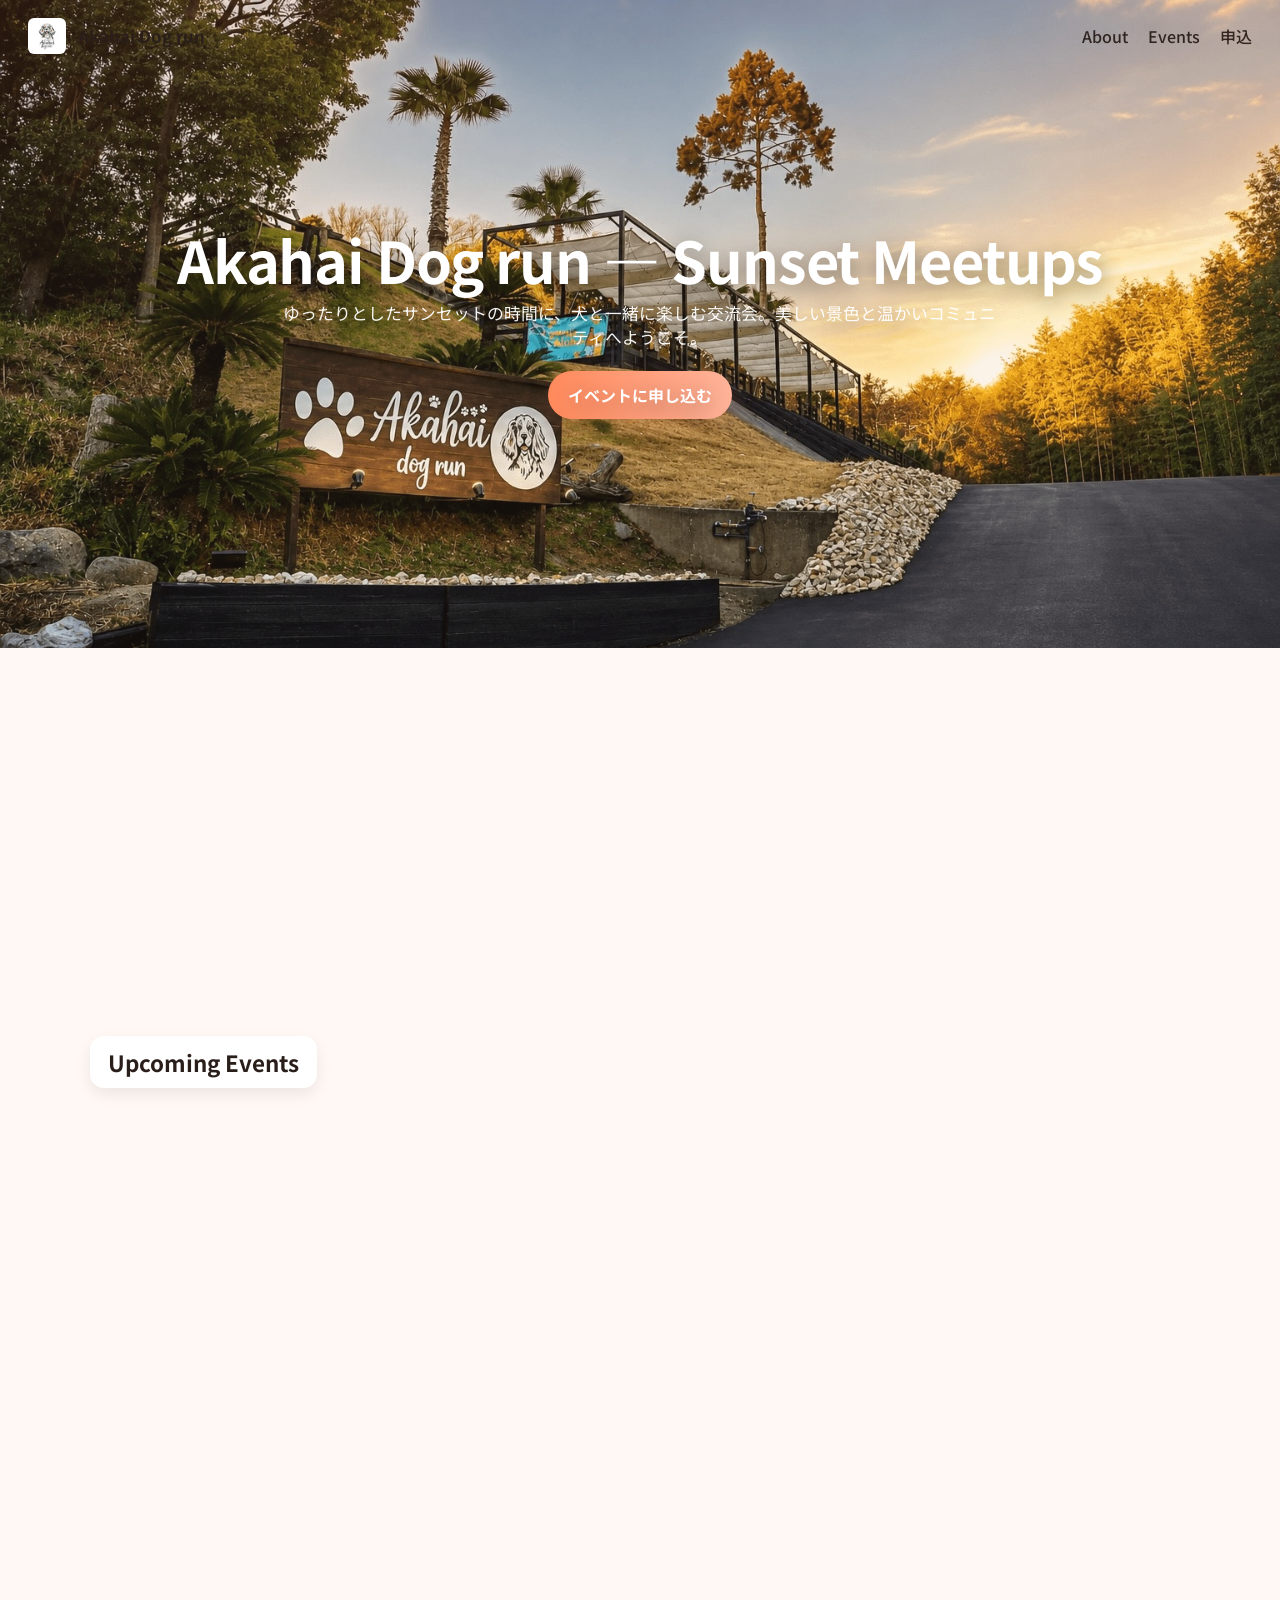
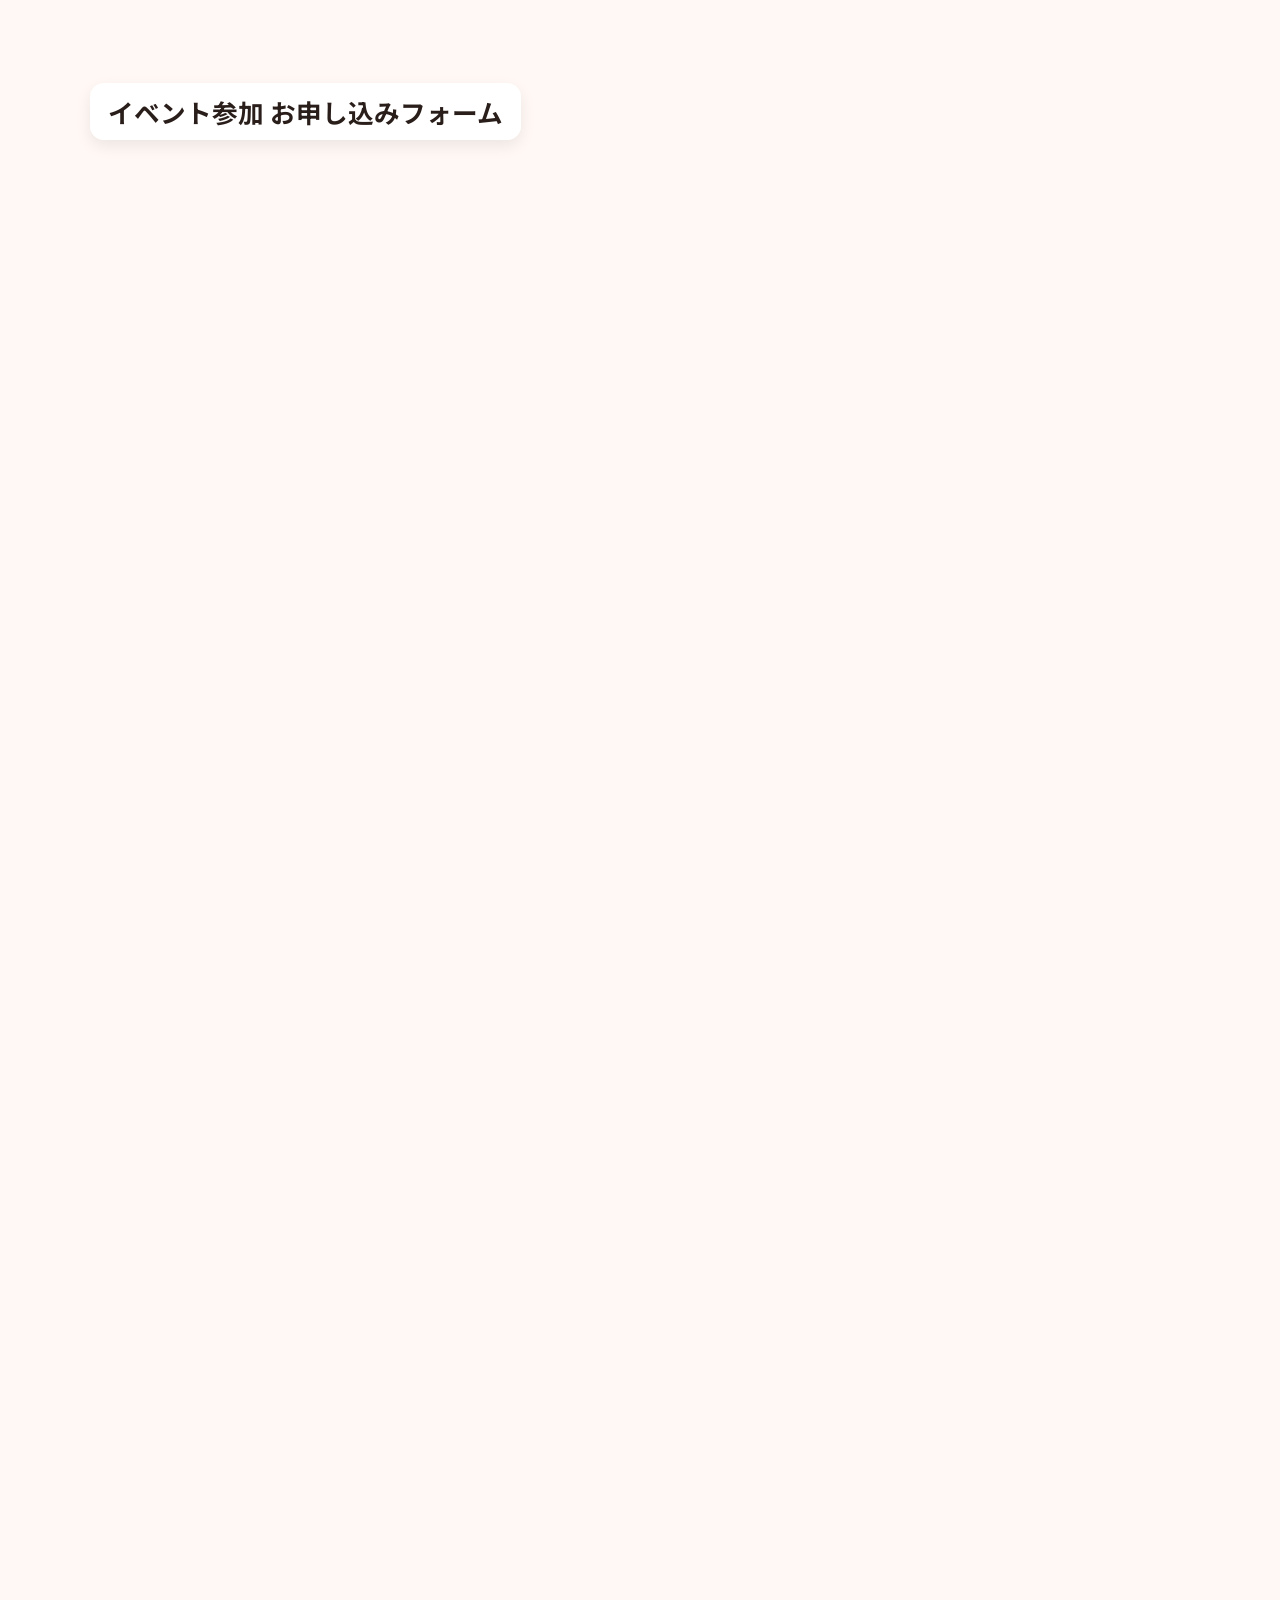
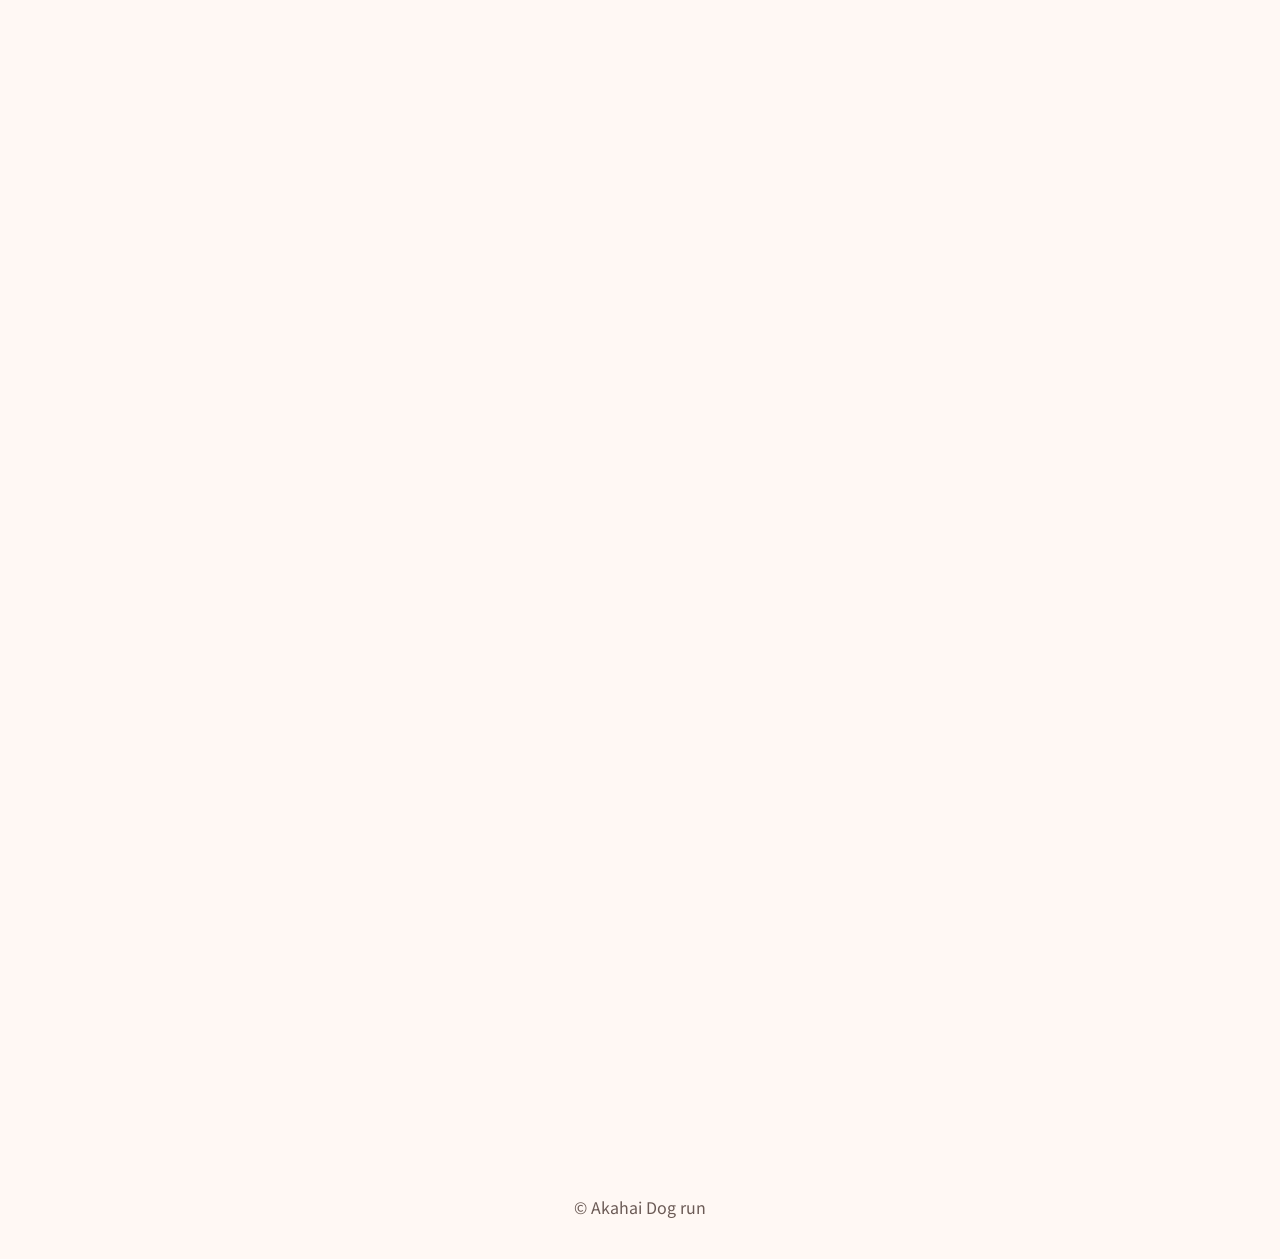
==== index.html @ cb08e076 "ビションフリーゼオフ会削除" ====
<!doctype html>
<html lang="ja">
<head>
  <meta charset="utf-8" />
  <meta name="viewport" content="width=device-width,initial-scale=1" />
  <title>Akahai Dog run — イベント申込</title>

  <!-- Google Fonts（任意で差し替え可） -->
  <link href="https://fonts.googleapis.com/css2?family=Noto+Sans+JP:wght@300;400;700&display=swap" rel="stylesheet">

  <style>
    :root{
      --sun-1: #FF8A5C; /* サンセットオレンジ */
      --sun-2: #FFB399; /* 淡いピンク */
      --bg: #FFF8F4;
      --text: #2A1E1A;
      --muted: #6b5a55;
      --card-bg: rgba(255,255,255,0.95);
      --glass: rgba(255,255,255,0.82);
      --shadow: 0 8px 24px rgba(42,30,26,0.12);
      font-family: "Noto Sans JP","Hiragino Kaku Gothic Pro",sans-serif;
      scroll-behavior: smooth;
    }

    html,body{height:100%;margin:0;color:var(--text);background:var(--bg);}

    /* Header */
    header.site-header{
      position: fixed;
      top:0;left:0;right:0;
      z-index:40;
      display:flex;
      align-items:center;
      justify-content:space-between;
      padding:18px 28px;
      transition:background 0.35s ease,box-shadow 0.35s ease,backdrop-filter 0.35s ease;
      background:transparent;
    }
    header.site-header.scrolled{
      background:rgba(255,255,255,0.95);
      box-shadow: 0 6px 18px rgba(0,0,0,0.06);
      backdrop-filter: blur(6px);
    }
    .logo{
      display:flex;gap:12px;align-items:center;text-decoration:none;color:var(--text);
      font-weight:700;font-size:1.05rem;
    }
    .logo img{height:36px;border-radius:6px;object-fit:cover}

    nav.header-nav a{
      margin-left:16px;color:var(--text);text-decoration:none;font-weight:500;
      opacity:0.95;
    }

    /* Hero */
    .hero {
      position:relative;
      height:72vh;
      min-height:520px;
      display:flex;
      align-items:center;
      justify-content:center;
      overflow:hidden;
      margin-top:0;
    }

    /* background gradient + image (parallax via JS modifying transform) */
    .hero__bg {
      position:absolute;inset:0;
      background: linear-gradient(180deg, rgba(255,138,92,0.15) 0%, rgba(255,179,153,0.08) 50%, rgba(255,179,153,0.06) 100%), url('images/AKAHAI＿LOGO2.JPG') center/cover no-repeat;
      transform: translateY(0);
      will-change: transform;
      transition: transform 0.1s linear;
      z-index:0;
    }

    /* foreground palm overlay (PNG with transparency) */
    .hero__palm-left, .hero__palm-right{
      position:absolute;
      top:0;
      height:110%;
      width:auto;
      z-index:2;
      opacity:0.95;
      pointer-events:none;
    }
    .hero__palm-left{left:-6%; transform:translateX(-2%);}
    .hero__palm-right{right:-6%; transform:translateX(2%);}

    /* hero content */
    .hero__inner{
      position:relative; z-index:5; text-align:center; max-width:1100px; padding:0 24px;
      color: #fff; text-shadow: 0 6px 22px rgba(0,0,0,0.45);
    }
    .hero h1{
      font-size: clamp(2rem, 4.5vw, 3.6rem);
      margin:0 0 12px; line-height:1.05;
      letter-spacing: -0.02em;
    }
    .hero p.lead{
      margin:0 auto; max-width:720px; font-size:1.05rem; opacity:0.95;
    }
    .hero .cta {
      margin-top:22px;
    }
    .btn-cta{
      display:inline-block;
      padding:12px 20px;
      font-weight:700;
      color:white;
      background:linear-gradient(90deg,var(--sun-1),var(--sun-2));
      border-radius:999px;
      text-decoration:none;
      box-shadow: 0 8px 24px rgba(255,138,92,0.18);
      transition: transform .18s ease, box-shadow .18s ease;
    }
    .btn-cta:hover{ transform: translateY(-4px); box-shadow: 0 14px 36px rgba(255,138,92,0.24) }

    /* Main container */
    main.container{
      max-width:1100px;
      margin: -80px auto 60px; /* overlap hero */
      padding:0 20px 80px;
      z-index:10;
      position:relative;
    }

    /* card grid sections */
    .grid{
      display:grid;
      grid-template-columns: repeat(3,1fr);
      gap:24px;
      align-items:start;
    }
    .card{
      background:var(--card-bg);
      border-radius:14px;
      padding:20px;
      box-shadow:var(--shadow);
      transition: transform .3s ease, box-shadow .3s ease;
    }
    .card:hover{ transform: translateY(-6px); box-shadow: 0 20px 40px rgba(42,30,26,0.12); }

    .section-title{ font-size:1.25rem; margin:0 0 12px; color:var(--text); font-weight:700; }

    /* Form styles */
    form#meetupForm{
      display:block;
      background:linear-gradient(180deg, rgba(255,255,255,0.98), rgba(255,255,255,0.95));
      border-radius:14px;
      padding:22px;
      box-shadow:var(--shadow);
    }
    .form-row{ display:flex; gap:12px; margin-bottom:12px; align-items:center; }
    .form-row .col{ flex:1; min-width:0; }
    label{ display:block; font-size:0.9rem; color:var(--muted); margin-bottom:6px; }
    input[type="text"], input[type="email"], input[type="number"], select, textarea{
      width:100%;
      padding:10px 12px;
      border-radius:10px;
      border:1px solid rgba(42,30,26,0.08);
      background: #fff;
      font-size:0.98rem;
      color:var(--text);
      box-sizing:border-box;
    }
    textarea{ min-height:100px; resize:vertical; }
    fieldset.cars{ border:1px solid rgba(42,30,26,0.06); padding:12px; border-radius:10px; margin-bottom:12px; }

    .submit-row{ display:flex; justify-content:flex-end; margin-top:12px; }
    .btn-submit{
      background:linear-gradient(90deg,var(--sun-1),var(--sun-2));
      color:#fff; padding:12px 20px; border-radius:999px; border:none; font-weight:700;
      cursor:pointer; box-shadow: 0 10px 26px rgba(255,138,92,0.16);
    }
    .btn-submit:active{ transform: translateY(1px); }

    /* small helpers */
    .muted{ color:var(--muted); font-size:0.9rem; }
    .notes{ margin-top:18px; color:var(--muted); font-size:0.95rem; }

    /* Fade-up animation helper */
    .fade-up{ opacity:0; transform: translateY(24px); transition: opacity .7s ease, transform .7s ease; }
    .fade-up.visible{ opacity:1; transform: translateY(0); }

    /* responsive */
    @media (max-width:1000px){
      .grid{ grid-template-columns: repeat(2,1fr); }
      header.site-header{ padding:14px 18px; }
      .hero{ min-height:460px; height:64vh; }
    }
    @media (max-width:700px){
      .grid{ grid-template-columns: 1fr; gap:16px; }
      .form-row{ flex-direction:column; }
      .hero{ height:56vh; min-height:380px; }
      .hero__palm-left, .hero__palm-right{ display:none; } /* simplify on small */
      main.container{ margin-top:-40px; padding: 0 16px 60px; }
    }
    /* --- 共通カード背景（ハワイアンぽく） --- */
#form .section-title {
  font-size: 1.6rem;
  margin-bottom: 16px;
}

#form form {
  background: #ffffffd9;
  padding: 28px;
  border-radius: 20px;
  box-shadow: 0 8px 18px rgba(0,0,0,0.08);
  backdrop-filter: blur(4px);
}

/* --- 全フォーム統一デザイン --- */
#form label {
  display: block;
  font-weight: 600;
  margin-bottom: 8px;
}

#form input,
#form select,
#form textarea {
  width: 100%;
  padding: 10px 14px;
  font-size: 1rem;
  border: 1px solid #f2c8b7;  /* ほんのりピンクベージュ */
  border-radius: 12px;
  background: #fffdfc;
  box-sizing: border-box;
  transition: 0.2s;
  appearance: none; /* selectデフォルトの影や枠を消す */
}

/* --- select 用の矢印をオリジナルに --- */
#form select {
  background-image: url("data:image/svg+xml;utf8,<svg fill='%23ff7f6b' height='16' viewBox='0 0 24 24' width='16' xmlns='http://www.w3.org/2000/svg'><path d='M7 10l5 5 5-5z'/></svg>");
  background-repeat: no-repeat;
  background-position: right 12px center;
  background-size: 16px;
  padding-right: 36px;
}

/* --- ホバー & フォーカス時の統一アクセント --- */
#form input:focus,
#form select:focus,
#form textarea:focus {
  border-color: #ff7f6b;
  box-shadow: 0 0 0 3px rgba(255,127,107,0.25);
  outline: none;
}

/* --- textarea の高さ調整 --- */
#form textarea {
  min-height: 100px;
}

/* --- form-row の調整 --- */
#form .form-row {
  display: flex;
  gap: 16px;
  margin-bottom: 16px;
}

#form .form-row .col {
  flex: 1;
}

/* --- submit ボタンもハワイアン寄りに --- */
.btn-submit {
  padding: 12px 24px;
  background: linear-gradient(135deg, #ff9a7b, #ff6b6b);
  border-radius: 50px;
  color: white;
  font-weight: bold;
  border: none;
  box-shadow: 0 4px 14px rgba(255,127,107,0.3);
  cursor: pointer;
  transition: 0.2s;
}

.btn-submit:hover {
  transform: translateY(-2px);
  box-shadow: 0 6px 18px rgba(255,127,107,0.35);
}

/* --- 写真スライダー（About Akahai） --- */

#about .slider-container {
  width: 100%;
  overflow: hidden;
  border-radius: 18px;
  margin-top: 16px;
  box-shadow: 0 8px 18px rgba(0,0,0,0.08);
}

#about .slider {
  display: flex;
  white-space: nowrap;
  animation: slide 20s linear infinite;
}

#about .slider img {
  width: 100%;
  max-width: 600px;
  height: 360px;
  object-fit: cover;
  border-radius: 18px;
  margin-right: 12px;
  user-select: none;
  pointer-events: none;
}

/* 総幅の 50% 分だけ移動させる → 完全シームレス */
@keyframes slide {
  0% { transform: translateX(0); }
  100% { transform: translateX(-50%); }
}

.section-title {
  display: inline-block;
  background: rgba(255, 255, 255, 0.92); /* ほんのり透けた白 */
  padding: 10px 18px;
  border-radius: 14px; /* 丸四角 */
  font-weight: 700;
  font-size: 1.4rem;
  backdrop-filter: blur(4px); /* 写真の上でも読みやすい */
  box-shadow: 0 6px 16px rgba(0,0,0,0.08); /* 優しい影 */
}
  </style>
  <style>
  .weather-box {
    background: rgba(255,255,255,0.8);
    padding: 8px 12px;
    border-radius: 4px;
    display: inline-flex;
    align-items: center;
    gap: 8px;
    font-family: sans-serif;
    font-size: 14px;
  }
  .weather-icon img {
    width: 32px;
    height: 32px;
  }

  /* DOG-ID 説明 */
.dogid-section {
  margin: 30px 0;
  text-align: center;
  font-size: 14px;
  line-height: 1.7;
  color: #333;
}

/* 説明文 */
.dogid-intro {
  margin-bottom: 20px;
  font-weight: 500;
}

/* 注意文 */
.dogid-note {
  margin-top: 15px;
  font-size: 13px;
  color: #555;
}

/* 2×2 写真グリッド */
.dogid-grid {
  display: grid;
  grid-template-columns: repeat(2, 1fr);
  gap: 40px;
  max-width: 500px;
  margin: 0 auto;
}

.dogid-grid figure {
  margin: 0;
}

.dogid-grid img {
  width: 100%;
  border-radius: 10px;
  box-shadow: 0 3px 10px rgba(0,0,0,0.15);
}

.dogid-grid figcaption {
  margin-top: 6px;
  font-size: 12px;
  color: #444;
}

.dogid-grid {
  row-gap: 40px;   /* 上下間隔 */
  column-gap: 50px; /* 左右間隔 */
}

.col label {
  display: flex;
  flex-direction: column;
  font-weight: 700;
}

.note {
  font-size: 12px;
  color: #7a6b65;
  margin-bottom: 4px;
  line-height: 1.3;
}

</style>
</head>
<body>

  <!-- Header -->
  <header class="site-header" id="siteHeader">
    <a href="#" class="logo"><img src="images/Log.jpg" alt="Akahai">Akahai Dog run</a>
    <nav class="header-nav">
      <a href="#about">About</a>
      <a href="#events">Events</a>
      <a href="#form">申込</a>
    </nav>
  </header>
  

  <!-- HERO -->
  <section class="hero" id="hero">
    <div class="hero__bg" id="heroBg" aria-hidden="true"></div>

    <!-- palm images (PNG with transparency) -->
    <img class="hero__palm-left" src="images/palm-lft.png" alt="" aria-hidden="true">
    <img class="hero__palm-right" src="images/palm-right.png" alt="" aria-hidden="true">

    <div class="hero__inner">
      <h1>Akahai Dog run — Sunset Meetups</h1>
      <p class="lead">ゆったりとしたサンセットの時間に、犬と一緒に楽しむ交流会。美しい景色と温かいコミュニティへようこそ。</p>
      <div class="cta">
        <a class="btn-cta" href="#form">イベントに申し込む</a>
      </div>
    </div>
  </section>

  <!-- MAIN -->
  <main class="container">
    <!-- intro / cards -->

<section id="about" class="fade-up">
<div class="section-title title-white">Akahai イベントの様子</div>

  <div class="slider-container">
    <div class="slider">
      <img src="images/オフ会1.jpg" alt="オフ会の様子1">
      <img src="images/オフ会2.jpg" alt="オフ会の様子2">
      <img src="images/オフ会3.jpg" alt="オフ会の様子3">
      <img src="images/オフ会4.jpg" alt="オフ会の様子4">
      <img src="images/オフ会5.jpg" alt="オフ会の様子4">
      <img src="images/オフ会6.jpg" alt="オフ会の様子4">
      <img src="images/オフ会7.jpg" alt="オフ会の様子4">
      <img src="images/オフ会8.jpg" alt="オフ会の様子4">
      <img src="images/オフ会9.jpg" alt="オフ会の様子4">
      <img src="images/オフ会10.jpg" alt="オフ会の様子4">
    </div>
  </div>
</section>

    <!-- events -->
<section id="events" style="margin-top:28px;">
  <div class="section-title">Upcoming Events</div>
  <div class="grid" style="margin-top:12px;">

    <article class="card fade-up event-card">
      <img src="images/event24.jpg" alt="イベント画像" style="width:100%; border-radius:12px; margin-bottom:8px;">
      <h4>ビーグルオフ会</h4>
      <p class="muted">2026年10月18日 10:00〜13:00</p>
    </article>

    <article class="card fade-up event-card">
      <img src="images/event22.jpg" alt="イベント画像" style="width:100%; border-radius:12px; margin-bottom:8px;">
      <h4>ハスキーオフ会</h4>
      <p class="muted">2026年11月1日 10:00〜13:00</p>
    </article>

  </div>
</section>

    <!-- FORM -->
    <section id="form" style="margin-top:28px;">
      <div class="section-title">イベント参加 お申し込みフォーム</div>

      <form id="meetupForm" name="meetupForm" class="fade-up">
        <label>参加イベントを選択*
          <select name="eventName" id="eventName" required>
            <option value="">選択してください</option>
            <option value="ビーグルオフ会">ビーグルオフ会 (2026年10月18 日)</option>
            <option value="ハスキーオフ会">ハスキーオフ会 (2026年11月1日)</option>
          </select>
        </label>

        <!-- DOG-ID 説明セクション -->
<div class="dogid-section fade-up">

  <p class="dogid-intro">
    Akahai dog runは会員制のドッグランになります。<br>
    DOG-ID（会員証）をお持ちでない方は、次の写真からDOG-IDのデザインを選択し、<br>
    当日受付にてお受け取りください。
  </p>

  <!-- DOG-ID 写真 2×2 レイアウト -->
  <div class="dogid-grid">
    <figure>
      <img src="images/DOG-ID1.jpg" alt="DOG-ID デザイン1">
      <figcaption>1枚目</figcaption>
    </figure>
    <figure>
      <img src="images/DOG-ID2.jpg" alt="DOG-ID デザイン2">
      <figcaption>2枚目</figcaption>
    </figure>
    <figure>
      <img src="images/DOG-ID3.jpg" alt="DOG-ID デザイン3">
      <figcaption>3枚目</figcaption>
    </figure>
    <figure>
      <img src="images/DOG-ID4.jpg" alt="DOG-ID デザイン4">
      <figcaption>4枚目</figcaption>
    </figure>
  </div>

  <!-- DOG-ID デザイン選択（プルダウン） -->
<label>DOG-IDデザイン選択*
  <select name="dogIdDesign" id="dogIdDesign" required>
    <option value="">選択してください</option>
    <option value="DOG-ID1">1枚目（ウミガメ）</option>
    <option value="DOG-ID2">2枚目（マンタ）</option>
    <option value="DOG-ID3">3枚目（ティキ）</option>
    <option value="DOG-ID4">4枚目（ヤモリ）</option>
    <option value="HAVE_DOGID">既にDOG-IDを持っている</option>ß
  </select>
</label>

  <p class="dogid-note">
    ※DOG-ID発行手数料 1,100円をいただいております。<br>
  </p>

</div>

        <div class="form-row">
          <div class="col"><label>姓（カタカナ）*<input name="lastName" required></label></div>
          <div class="col"><label>名（カタカナ）*<input name="firstName" required></label></div>
        </div>

        <div class="form-row">
          <div class="col"><label>大人*<input type="number" name="adults" min="0" value="1" required></label></div>
          <div class="col"><label>お子様※小学生未満のお子様は、ランへの入場が出来ません<input type="number" name="children" min="0" value="0"></label></div>
          <div class="col"><label>ワンちゃん（匹）*<input type="number" name="dogs" min="0" value="0" required></label></div>
        </div>

        <label>犬の名前*<input name="dogname" required></label>
        <label>犬種*<input name="breed" required></label>
        <label>住所*<input name="address" placeholder="東京都〇〇市〇〇1-2-3" required></label>

        <label>メールアドレス*<input type="email" name="email" required></label>
        <label>ご連絡先電話番号*<input name="phone" required></label>

        <fieldset class="cars">
          <legend>ご来店のお車（駐車スペース選択）</legend>
          <div class="form-row">
            <div class="col"><label>1台目<select name="car1"><option>普通車</option><option>軽自動車</option><option>駐車場利用なし</option></select></label></div>
            <div class="col"><label>2台目<select name="car2"><option>駐車場利用なし</option><option>普通車</option><option>軽自動車</option></select></label></div>
            <div class="col"><label>3台目<select name="car3"><option>駐車場利用なし</option><option>普通車</option><option>軽自動車</option></select></label></div>
          </div>
        </fieldset>

        <div class="form-row">
          <div class="col">
            <label>備考（ご意見あれば記入お願いします）<textarea name="message" placeholder=""></textarea></label>
          </div>
        </div>

        <div style="display:flex;align-items:center;gap:12px;justify-content:space-between;flex-wrap:wrap">
          <div class="muted">参加費：¥3,000(1人と1匹)/追加　人・犬＋¥500）</div>
          <div class="submit-row"><button class="btn-submit" type="submit">送信</button></div>
        </div>

        <p class="notes">※イベント申込受付後、1週間以内にakahai.event.info@gmail.comからイベントのご案内メールをお送りいたします。</p>
      </form>

    </section>

    <!-- ▼ イベント申し込みの流れ（注意事項の上に追加） -->
<section style="margin-top:28px;">
  <div class="card fade-up">
    <h4>イベント申し込みの流れ</h4>
    <ul class="muted" style="line-height:1.7; padding-left:1.2em;">

      <li>
        イベント申込サイトで必要事項をご入力ください。(上記必須項目をご入力ください。)
      </li>

      <li style="color:red; font-weight:700; font-size:1rem;">
        事前登録フォームに進み、Googleフォームで登録をお願いします。<br>
        （※DOG-ID をお持ちの方は事前登録不要です）
        <br>
        <a href="https://docs.google.com/forms/d/e/1FAIpQLSe30vsnPZWRTXP2MS6_UiUf_0xG8lvmU9_9SNkhDT9mkc00BA/viewform?fbclid=PAdGRleAOmIvNleHRuA2FlbQIxMQBzcnRjBmFwcF9pZA8xMjQwMjQ1NzQyODc0MTQAAadW1WbDuCxMRVWHylEl0zULIlgNe2KVvmlSEo8h_VhW6-xqbmlXfJjLhGksdg_aem_nsJu7TxcFxoV3og98bBj_g"
           style="color:#1200d8; text-decoration:underline; font-size:1.05rem; font-weight:900;">
          → 事前登録フォームはこちら
        </a>
      </li>

      <li>
        AKAHAI スタッフが、お申込み内容と事前登録内容を確認します。
      </li>

      <li>
        問題がなければ、AKAHAIより「ご案内メール」をお送りします。  
        これで申込完了となります。
      </li>

      <li style="list-style:none; color:#d80000; font-weight:700; font-size:1.05rem;">
        ※DOG-ID（AKAHAI会員証）をお持ちでないお客様については、<br>
        当日、狂犬病接種証書およびワクチン接種証明書のご持参をお忘れないようお願いいたします。
      </li>

    </ul>
  </div>
</section>
<!-- ▲ イベント申し込みの流れ -->
  
    <section style="margin-top:28px;">
      <div class="card fade-up">
        <h4>注意事項</h4>
        <ul class="muted">
          <li>参加には事前登録が必要です。イベント当日、狂犬病・混合ワクチンの接種証明書のご持参をお願いします。</li>
          <li>安全の観点から、ドッグランのご利用はご自身で制御できる頭数（2頭まで）とさせて頂いております。</li>
          <li>駐車場に限りがございますので、お早めに上記フォームでのお申し込みをお願いいたします。</li>
          <li>キャンセルは開催3日前までにご連絡ください。</li>
        </ul>
      </div>
    </section>

  </main>

  <!-- Footer -->
  <footer style="text-align:center;padding:40px 20px;color:var(--muted);">
    © Akahai Dog run
  </footer>

  <!-- EmailJS SDK (v4) -->
  <script src="https://cdn.jsdelivr.net/npm/@emailjs/browser@4/dist/email.min.js"></script>

  <script>
    // ---------- CONFIG ----------
    // EmailJS の値をあなたのものに置き換えてください
    const EMAILJS_PUBLIC_KEY = "jPNx4AIujMKA0_n39"; // 例: public_xxx...
    const EMAILJS_SERVICE_ID = "service_8zeaahv"; // 例: service_xxx
    const EMAILJS_TEMPLATE_ID = "template_nhn7imo"; // 例: template_xxx
    const RECEIVER_NOTICE = "akahai.event.info@gmail.com"; // 受信メールアドレス（説明用）
    // -----------------------------

    // init
    if (EMAILJS_PUBLIC_KEY && EMAILJS_PUBLIC_KEY !== "YOUR_PUBLIC_KEY") {
      emailjs.init(EMAILJS_PUBLIC_KEY);
    } else {
      console.warn("EmailJS Public Key 未設定。送信テストを行う場合はキーを設定してください。");
    }

    // Header scroll behaviour
    const header = document.getElementById('siteHeader');
    window.addEventListener('scroll', () => {
      if (window.scrollY > 20) header.classList.add('scrolled');
      else header.classList.remove('scrolled');

      // parallax effect for hero background
      const heroBg = document.getElementById('heroBg');
      if (heroBg) {
        heroBg.style.transform = `translateY(${window.scrollY * 0.12}px)`;
      }
    });

    // IntersectionObserver for fade-in
    const io = new IntersectionObserver((entries) => {
      entries.forEach(e => {
        if (e.isIntersecting) e.target.classList.add('visible');
      });
    }, { threshold: 0.18 });
    document.querySelectorAll('.fade-up').forEach(el => io.observe(el));

    // small enhancement: smooth anchor scroll when clicking CTA
    document.querySelectorAll('a[href^="#"]').forEach(a => {
      a.addEventListener('click', (ev) => {
        const href = a.getAttribute('href');
        if (href === '#') return;
        const target = document.querySelector(href);
        if (target) {
          ev.preventDefault();
          target.scrollIntoView({behavior:'smooth', block:'start'});
        }
      });
    });

    // If user is on file:// show guidance
    if (location.protocol === 'file:') {
      console.warn('ファイルプロトコルで開かれています。EmailJSは動作しない場合があります。Live Server等で開いてください。');
    }

    
  </script>

<script>
  const slider = document.querySelector('#about .slider');
  slider.innerHTML += slider.innerHTML;  // ← シンプルでズレない完全版
</script>

<script>
  // すべてのイベントカードを取得
  document.querySelectorAll(".event-card").forEach(card => {
    card.style.cursor = "pointer"; // マウスカーソルをリンク風に

    card.addEventListener("click", () => {
      const formSection = document.querySelector("#form");
      formSection.scrollIntoView({
        behavior: "smooth"
      });
    });
  });
</script>

<script>
// --------------------------------------------------
// EmailJS と Google Apps Script（高速版）
// --------------------------------------------------

const meetupForm = document.getElementById('meetupForm');

if (meetupForm) {
  meetupForm.addEventListener("submit", function (e) {
    e.preventDefault();

    const formData = new FormData(meetupForm);

    // ① EmailJS を先に送信（成功したら即ポップアップ）
    emailjs.sendForm("service_8zeaahv", "template_nhn7imo", meetupForm)
      .then(() => {

        // ★ ここで即ポップアップ（GAS を待たない！）
        alert(
        "送信が完了しました！\n" +
        "ご入力有難うございます！\n\n" +
        "DOG-IDをお持ちでない方は、\n" +
        "サイト下部に記載のGoogleフォームリンクにて\n" +
        "初回事前登録をお願いいたします！"
        );

        // フォームリセット
        meetupForm.reset();

        // ② GAS へは裏で送信（ユーザーを待たせない）
        sendToSpreadsheet(formData);

      })
      .catch((err) => {
        console.error("EmailJS エラー:", err);
        alert("送信中にエラーが発生しました。");
      });
  });
}


// --------------------------------------------------
// Google スプレッドシートへ送信（非同期で裏処理）
// --------------------------------------------------
function sendToSpreadsheet(formData) {
  const scriptURL =
    "https://script.google.com/macros/s/AKfycbymr8_4vY0TheFEE10JMIM4AHlLNldKYcJx0J20oInJriLMzW6KQq7Uk6XWyZdeeJQzYA/exec";

  fetch(scriptURL, {
    method: "POST",
    mode: "no-cors",
    body: formData
  })
  .catch((err) => {
    console.error("GAS 送信エラー:", err);
  });
}
</script>

</body>
</html>
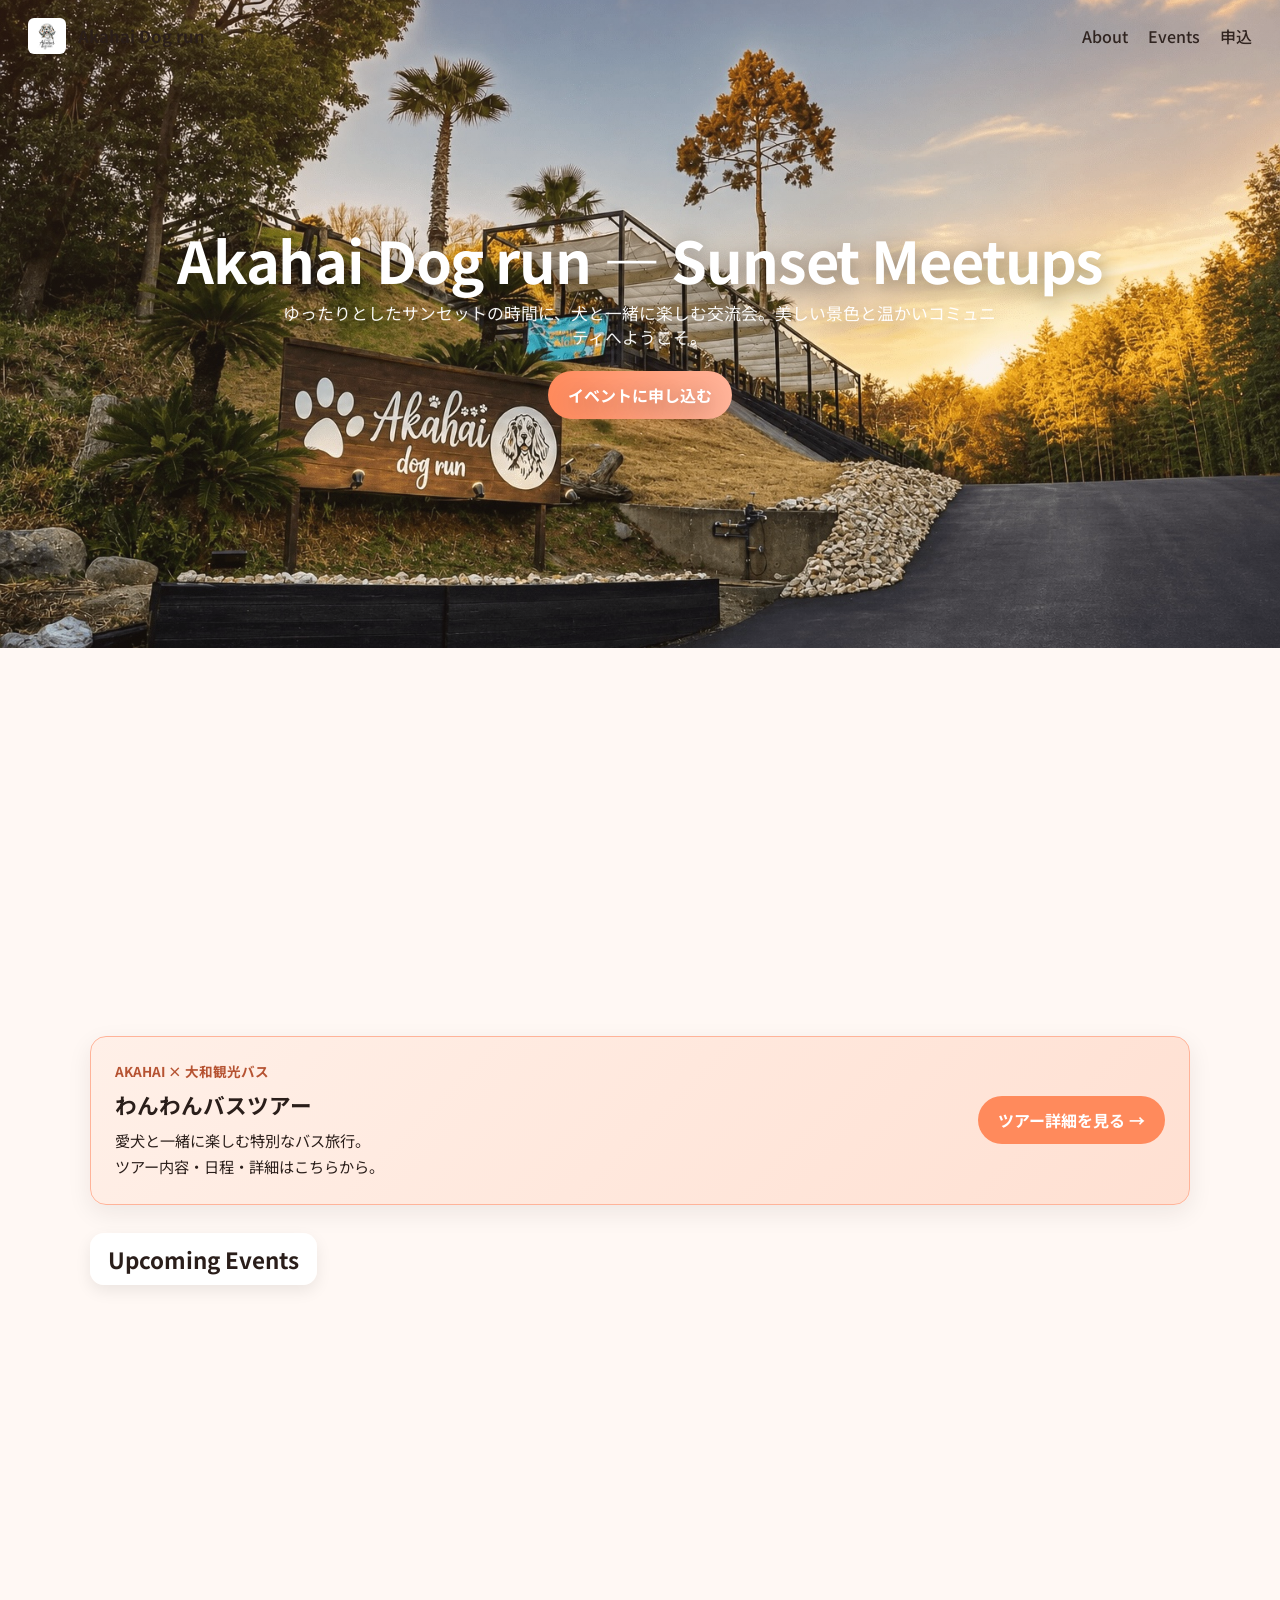
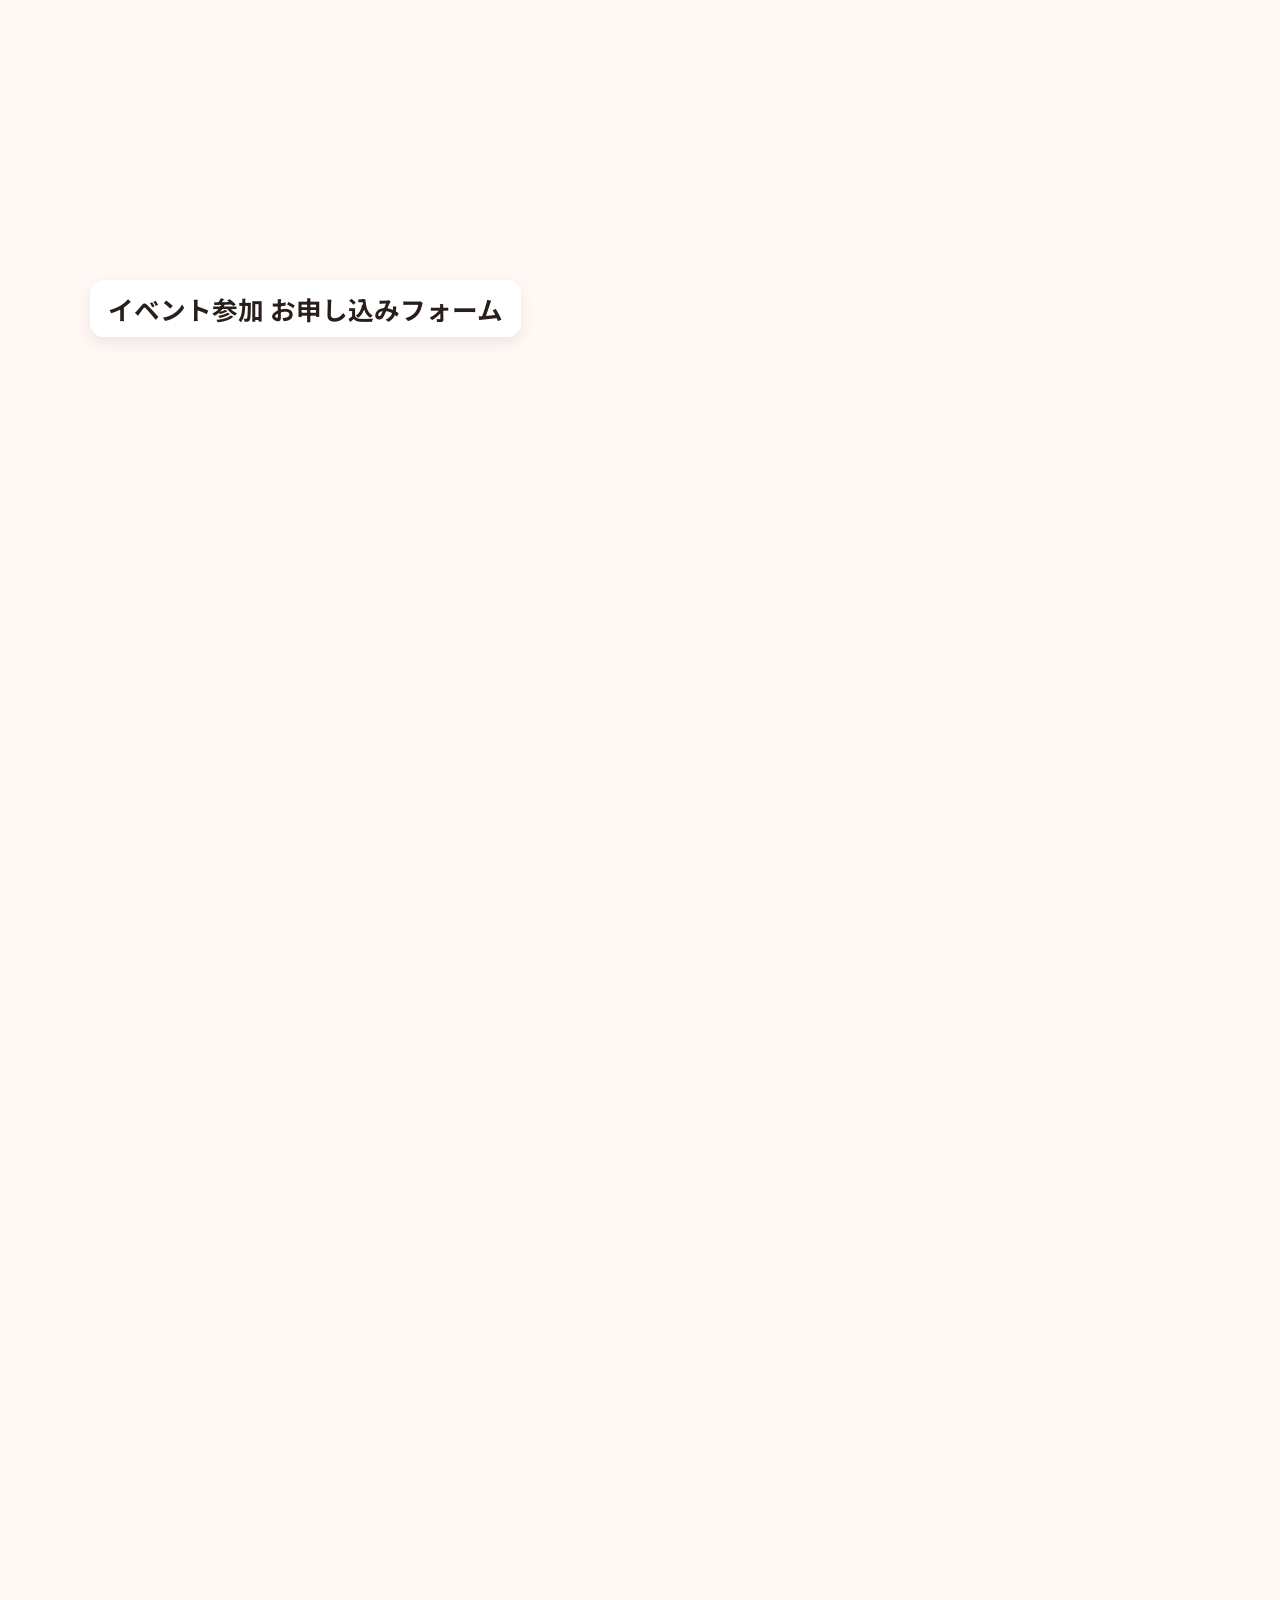
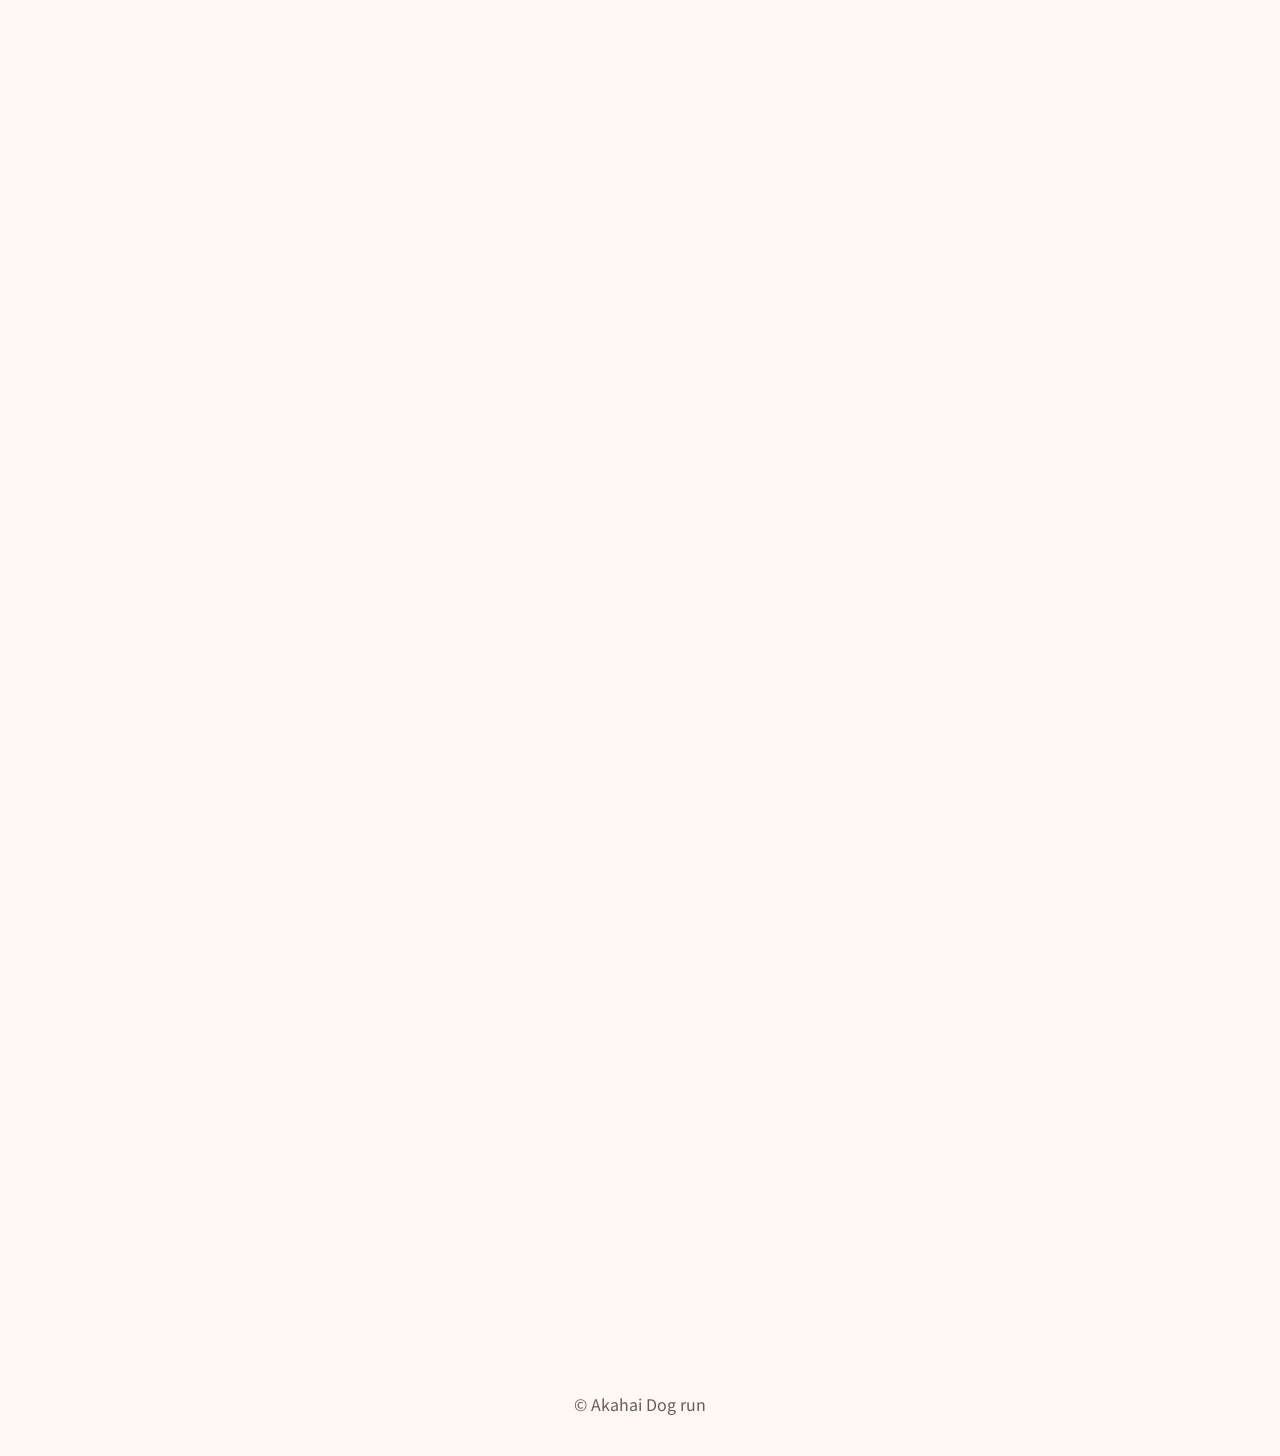
==== commit a2064a5f: "Add AKAHAI bus tour pages" ====
--- a/index.html
+++ b/index.html
@@ -462,6 +462,42 @@
     </div>
   </div>
 </section>
+
+<!-- わんわんバスツアー案内：ここから -->
+<section class="bus-tour-banner" style="margin-top:28px;">
+  <a href="./bus-tour/index.html"
+     style="display:flex; align-items:center; justify-content:space-between;
+            gap:16px; flex-wrap:wrap; padding:24px;
+            background:linear-gradient(135deg,#FFF0E8,#FFE0D2);
+            border:1px solid #FFB399; border-radius:16px;
+            color:#2A1E1A; text-decoration:none;
+            box-shadow:0 8px 24px rgba(42,30,26,0.08);">
+
+    <div>
+      <p style="margin:0 0 8px; color:#B65332;
+                font-size:0.85rem; font-weight:700;">
+        AKAHAI × 大和観光バス
+      </p>
+      <h2 style="margin:0 0 8px; font-size:1.35rem;">
+        わんわんバスツアー
+      </h2>
+      <p style="margin:0; line-height:1.7; font-size:0.95rem;">
+        愛犬と一緒に楽しむ特別なバス旅行。<br>
+        ツアー内容・日程・詳細はこちらから。
+      </p>
+    </div>
+
+    <span style="display:inline-block; padding:12px 20px;
+                 background:#FF8A5C; color:#fff;
+                 border-radius:999px; font-weight:700;
+                 white-space:nowrap;">
+      ツアー詳細を見る →
+    </span>
+
+  </a>
+</section>
+<!-- わんわんバスツアー案内：ここまで -->
+
 
     <!-- events -->
 <section id="events" style="margin-top:28px;">
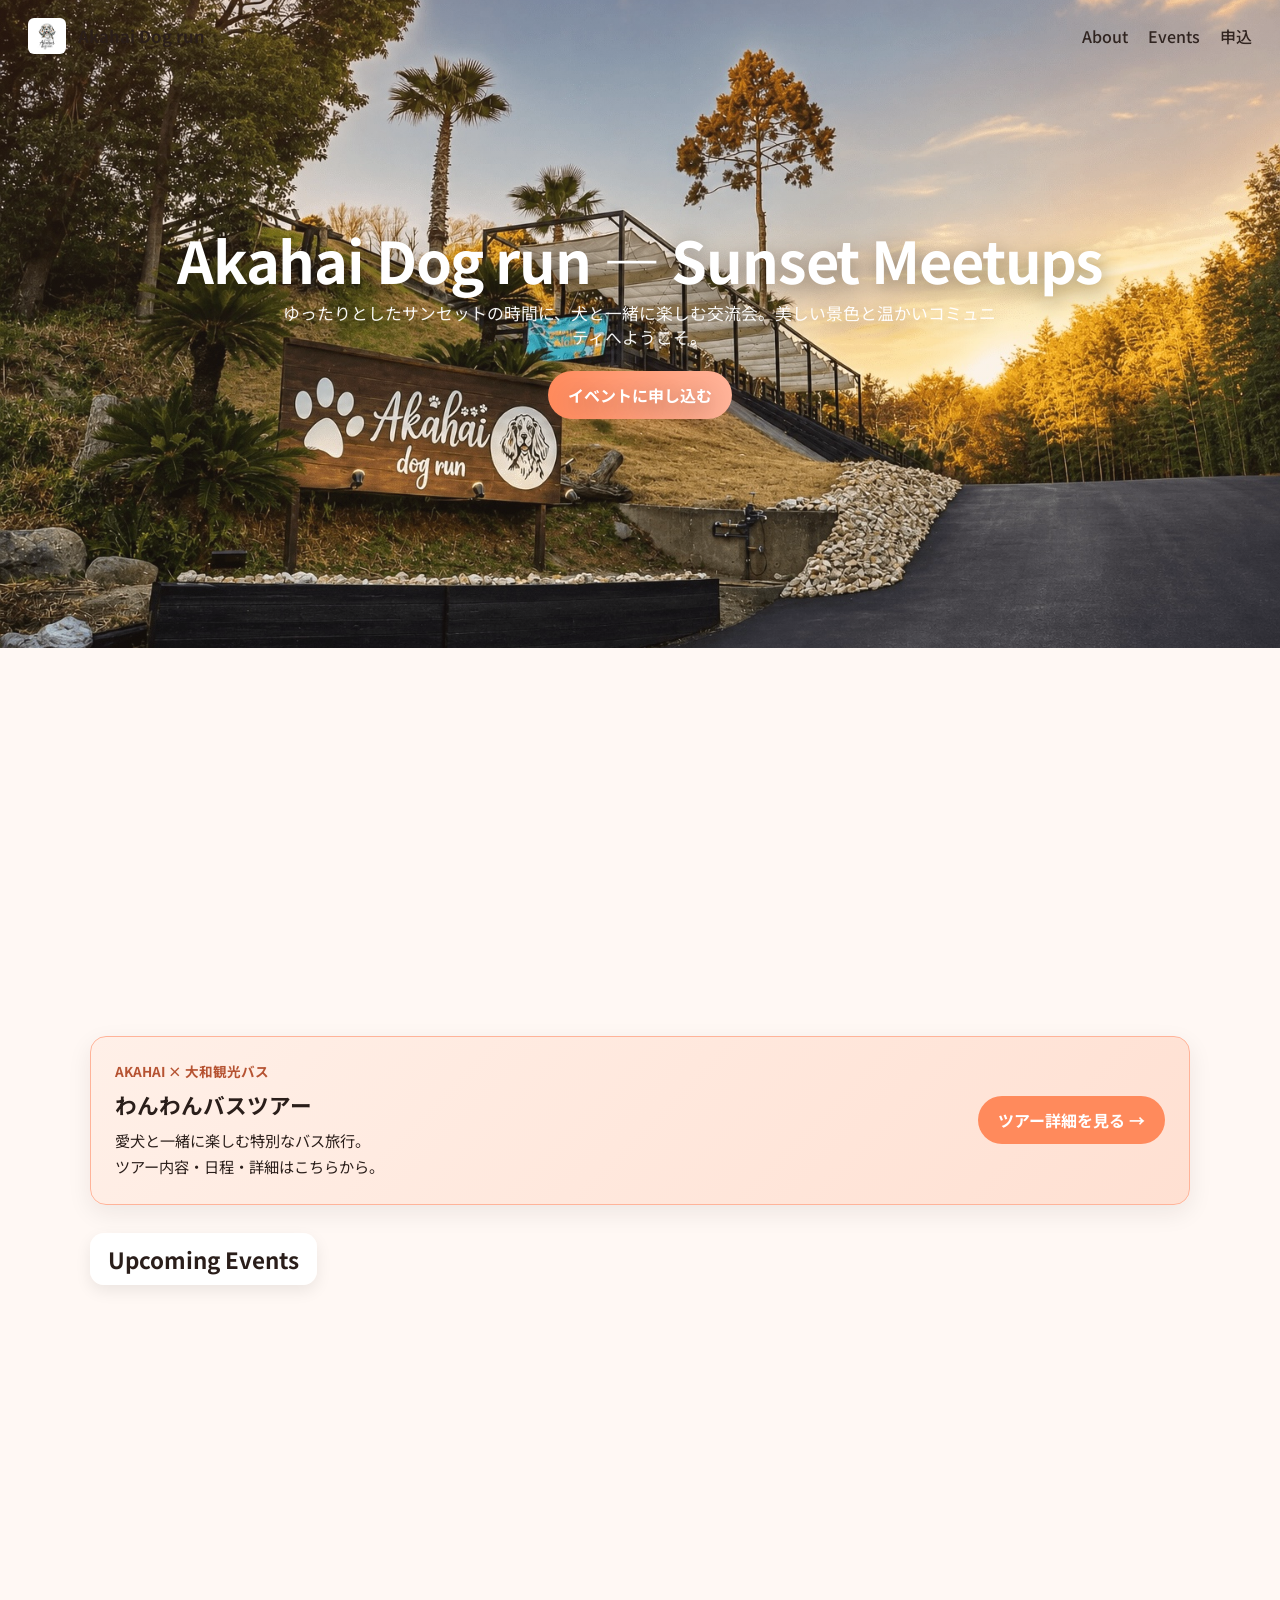
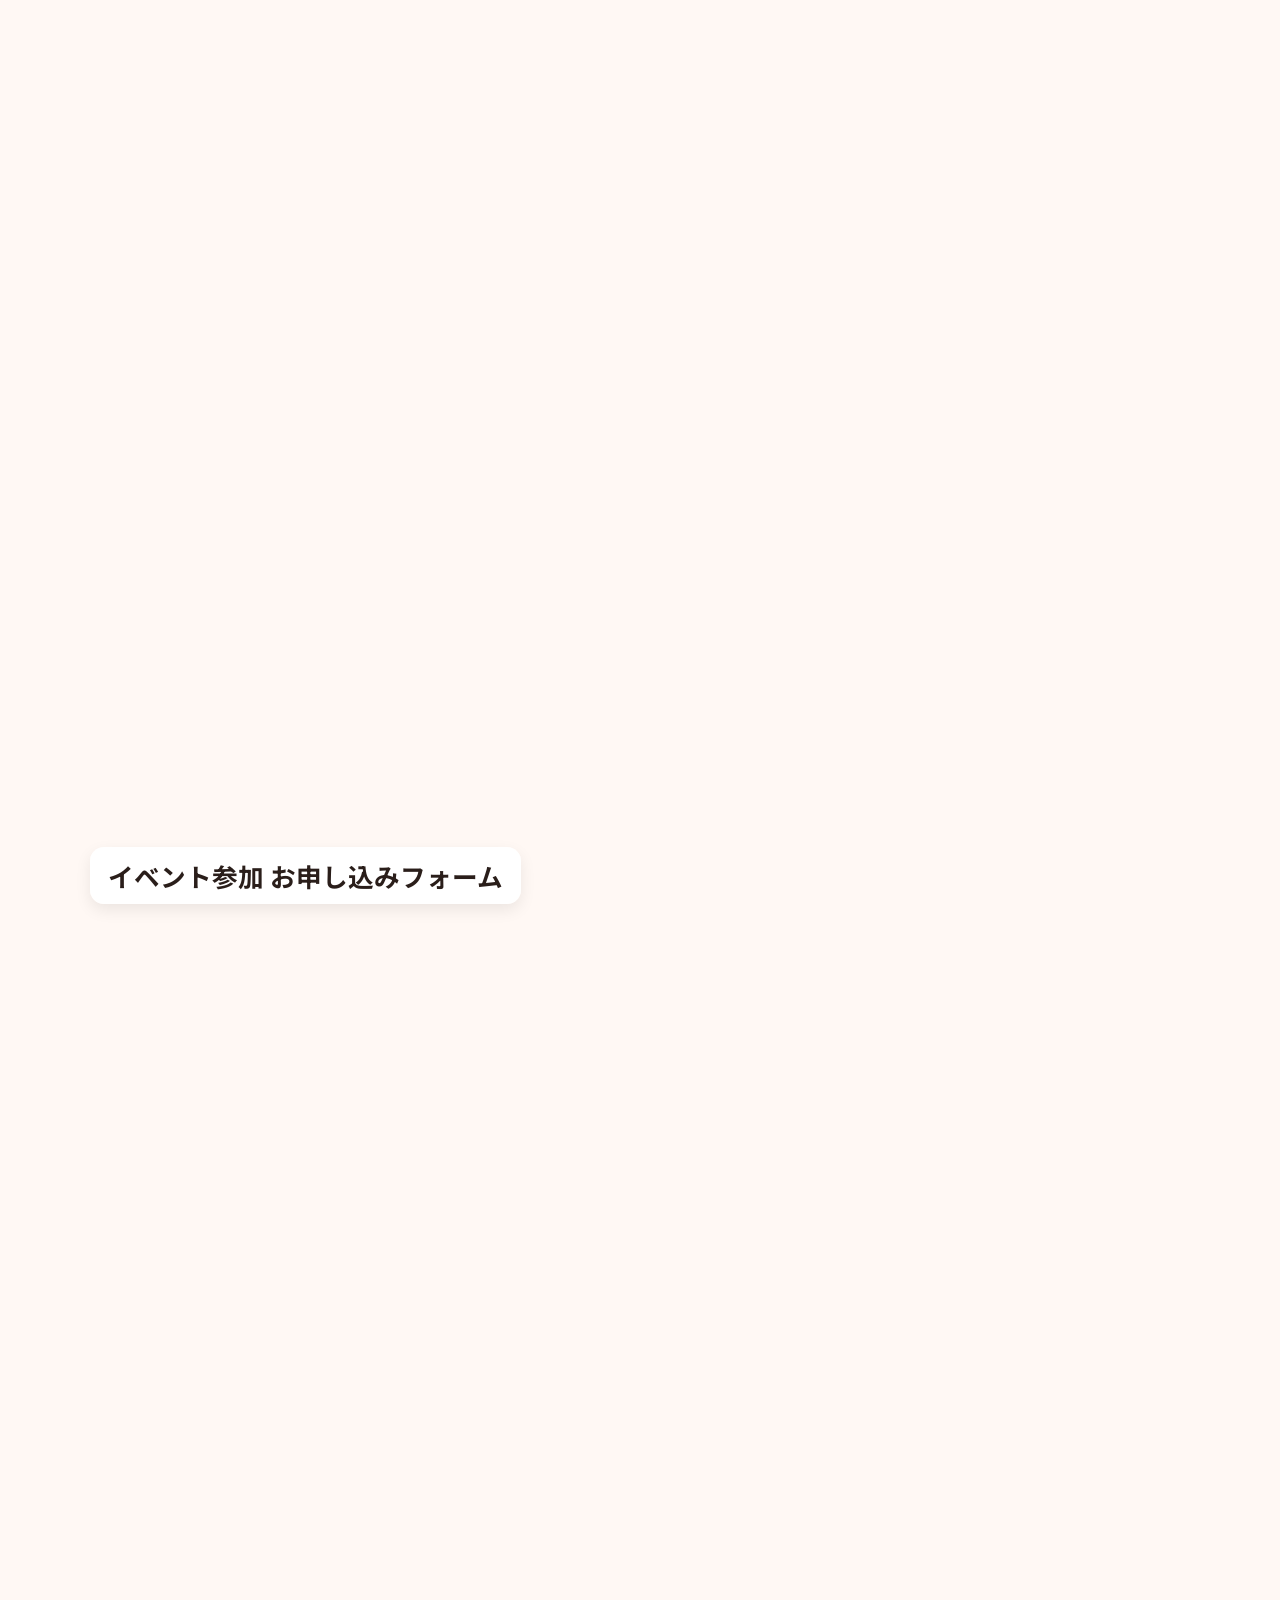
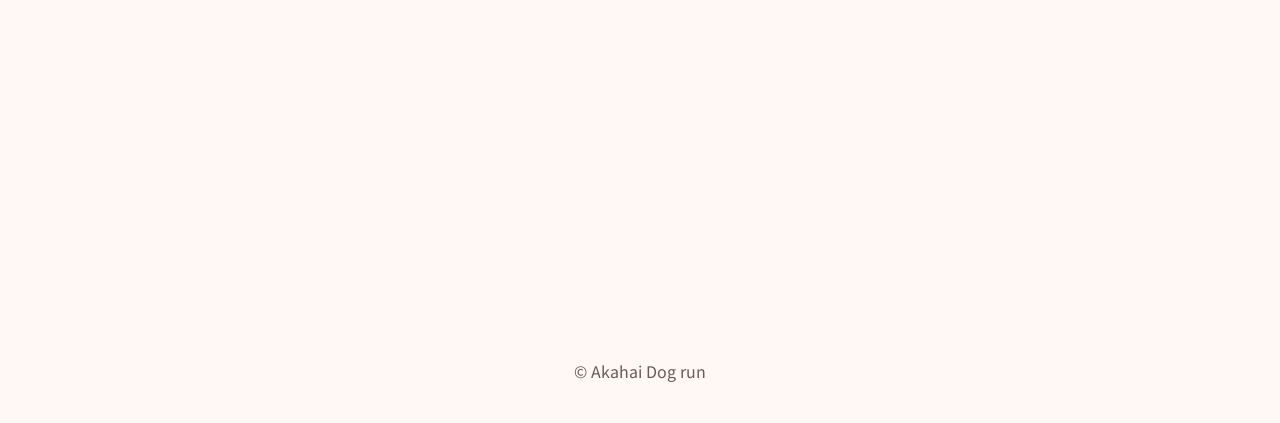
==== commit 2843370d: "ビーグルオフ会削除・他3件新規イベント追加" ====
--- a/index.html
+++ b/index.html
@@ -505,17 +505,29 @@
   <div class="grid" style="margin-top:12px;">
 
     <article class="card fade-up event-card">
-      <img src="images/event24.jpg" alt="イベント画像" style="width:100%; border-radius:12px; margin-bottom:8px;">
-      <h4>ビーグルオフ会</h4>
-      <p class="muted">2026年10月18日 10:00〜13:00</p>
-    </article>
-
-    <article class="card fade-up event-card">
       <img src="images/event22.jpg" alt="イベント画像" style="width:100%; border-radius:12px; margin-bottom:8px;">
       <h4>ハスキーオフ会</h4>
       <p class="muted">2026年11月1日 10:00〜13:00</p>
     </article>
 
+    <article class="card fade-up event-card">
+      <img src="images/event25.JPG" alt="イベント画像" style="width:100%; border-radius:12px; margin-bottom:8px;">
+      <h4>超小型犬/小型犬オフ会</h4>
+      <p class="muted">2026年11月15日 10:00〜13:00</p>
+    </article>
+
+    <article class="card fade-up event-card">
+      <img src="images/event26.JPG" alt="イベント画像" style="width:100%; border-radius:12px; margin-bottom:8px;">
+      <h4>中大型犬オフ会</h4>
+      <p class="muted">2026年12月06日 10:00〜13:00</p>
+    </article>
+
+    <article class="card fade-up event-card">
+      <img src="images/event27.JPG" alt="イベント画像" style="width:100%; border-radius:12px; margin-bottom:8px;">
+      <h4>大型犬犬オフ会</h4>
+      <p class="muted">2026年12月20日 10:00〜13:00</p>
+    </article>
+
   </div>
 </section>
 
@@ -527,8 +539,10 @@
         <label>参加イベントを選択*
           <select name="eventName" id="eventName" required>
             <option value="">選択してください</option>
-            <option value="ビーグルオフ会">ビーグルオフ会 (2026年10月18 日)</option>
             <option value="ハスキーオフ会">ハスキーオフ会 (2026年11月1日)</option>
+            <option value="超小型犬/小型犬オフ会">超小型犬/小型犬オフ会 (2026年11月15日)</option>
+            <option value="中大型犬オフ会">中大型犬オフ会 (2026年12月06日)</option>
+            <option value="大型犬オフ会">大型犬オフ会 (2026年12月20日)</option>
           </select>
         </label>
 
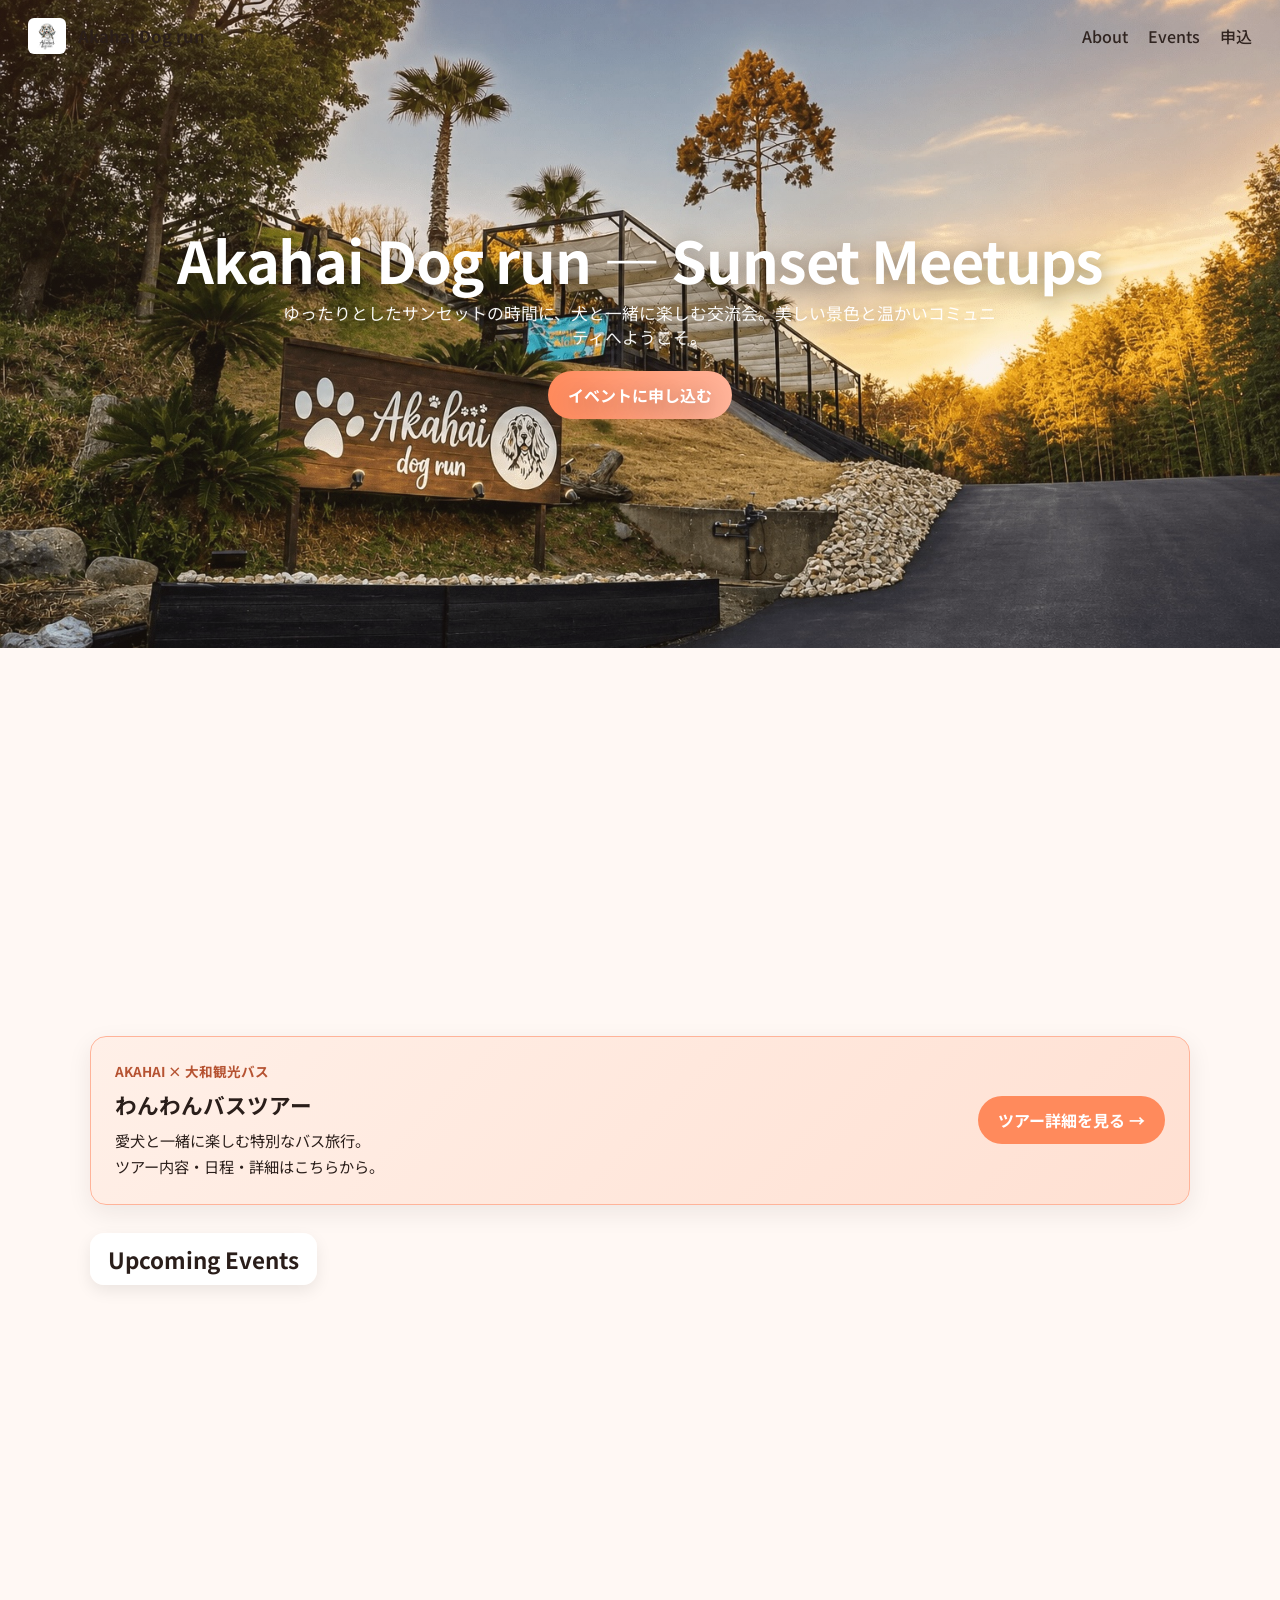
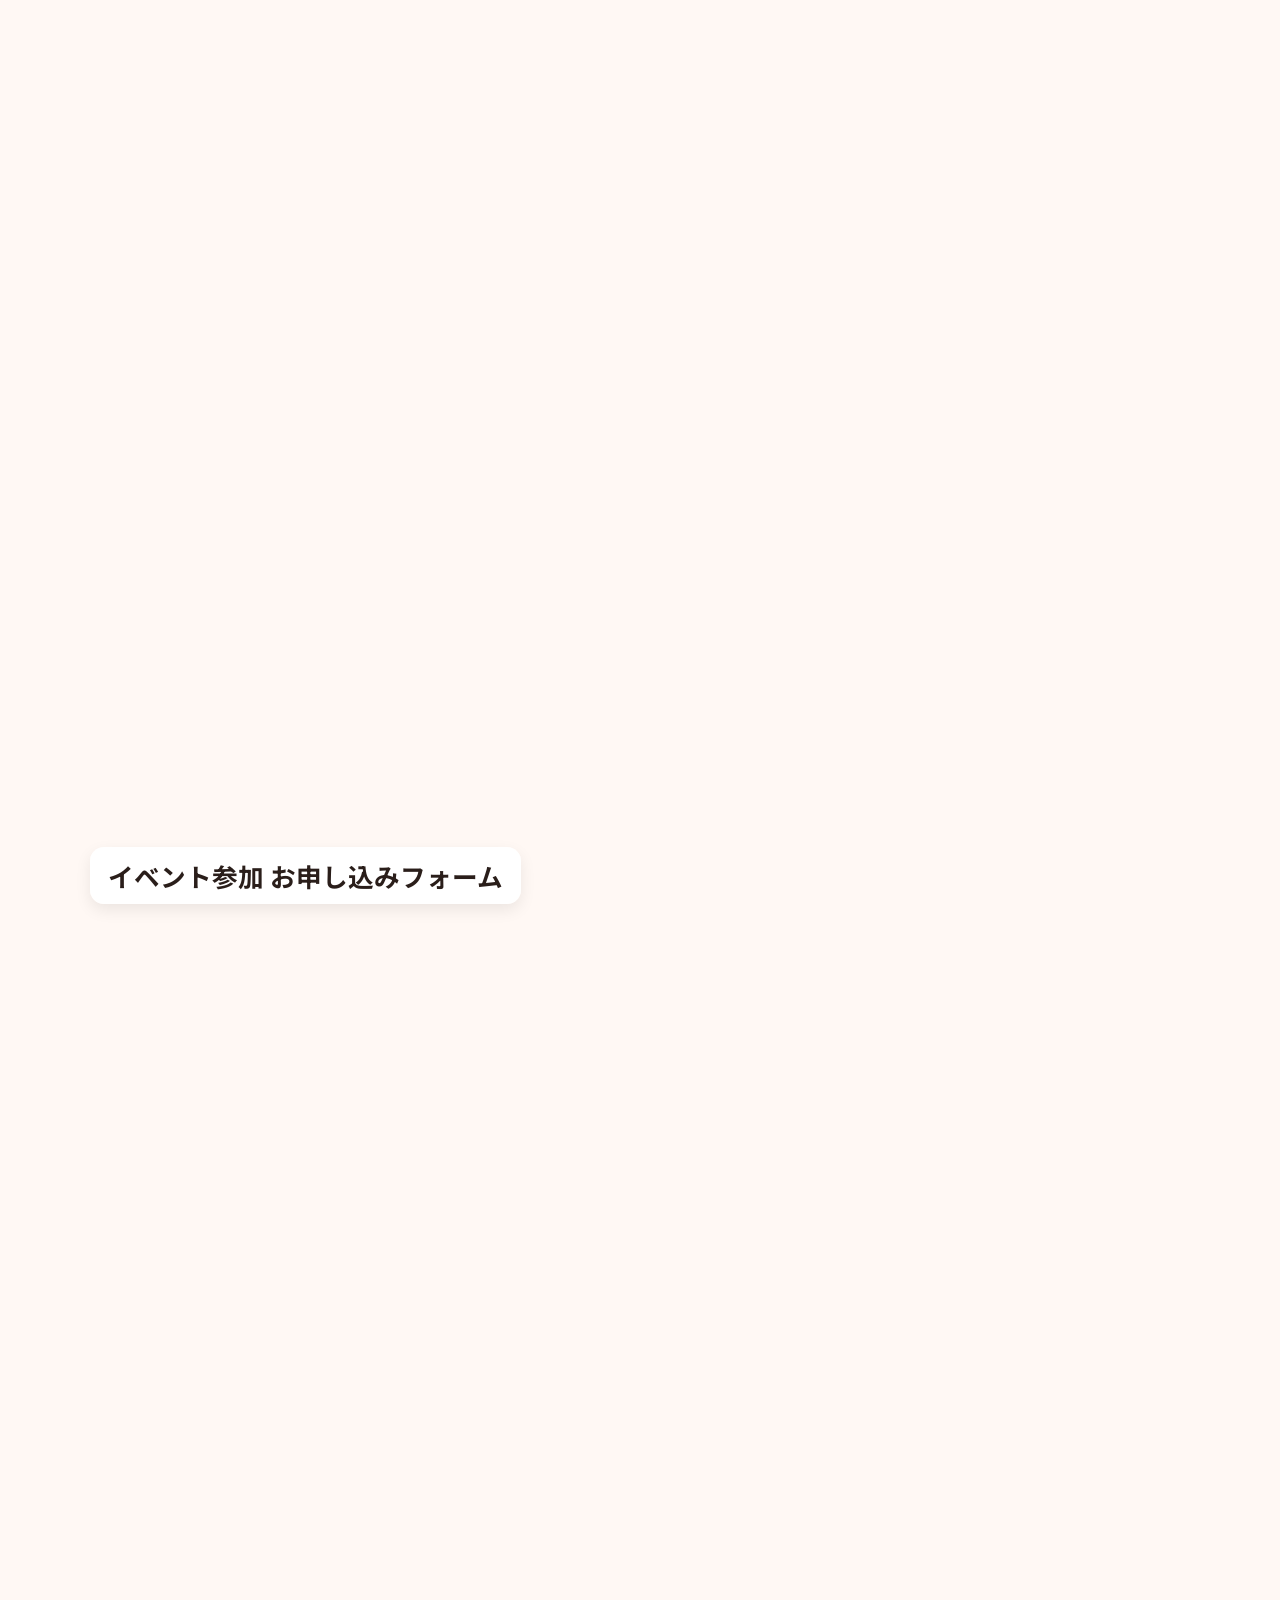
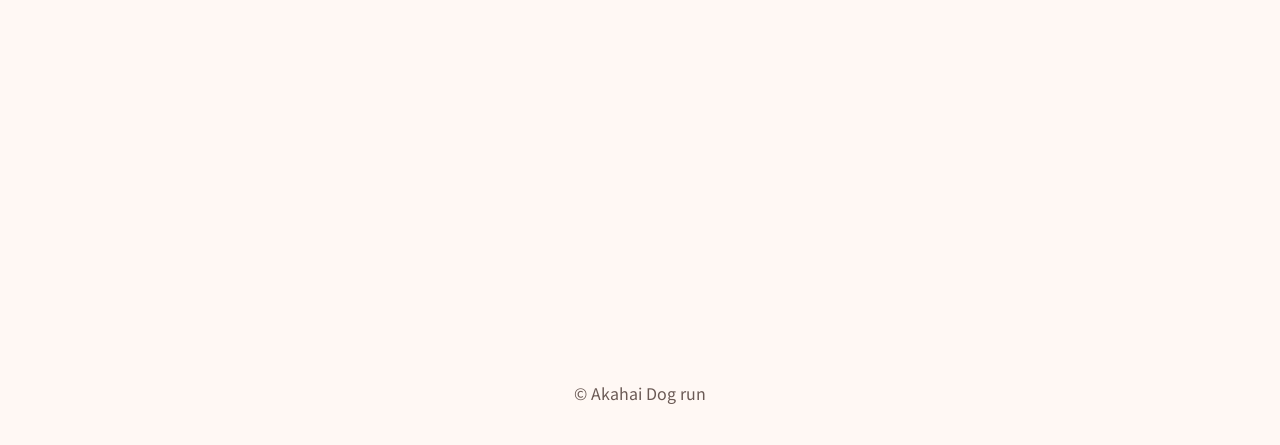
==== commit a543eced: "オフ会参加確定メールのアドレスを追加" ====
--- a/index.html
+++ b/index.html
@@ -517,9 +517,9 @@
     </article>
 
     <article class="card fade-up event-card">
-      <img src="images/event26.JPG" alt="イベント画像" style="width:100%; border-radius:12px; margin-bottom:8px;">
+      <img src="images/event28.jpg" alt="イベント画像" style="width:100%; border-radius:12px; margin-bottom:8px;">
       <h4>中大型犬オフ会</h4>
-      <p class="muted">2026年12月06日 10:00〜13:00</p>
+      <p class="muted">2026年12月13日 10:00〜13:00</p>
     </article>
 
     <article class="card fade-up event-card">
@@ -541,7 +541,7 @@
             <option value="">選択してください</option>
             <option value="ハスキーオフ会">ハスキーオフ会 (2026年11月1日)</option>
             <option value="超小型犬/小型犬オフ会">超小型犬/小型犬オフ会 (2026年11月15日)</option>
-            <option value="中大型犬オフ会">中大型犬オフ会 (2026年12月06日)</option>
+            <option value="中大型犬オフ会">中大型犬オフ会 (2026年12月13日)</option>
             <option value="大型犬オフ会">大型犬オフ会 (2026年12月20日)</option>
           </select>
         </label>
@@ -631,8 +631,8 @@
           <div class="submit-row"><button class="btn-submit" type="submit">送信</button></div>
         </div>
 
-        <p class="notes">※イベント申込受付後、1週間以内にakahai.event.info@gmail.comからイベントのご案内メールをお送りいたします。</p>
-      </form>
+          <p class="notes">※イベント申込受付後、1週間以内にakahai.event.info@gmail.com、または<br>akahai.info.event@gmail.comからイベントのご案内メールをお送りいたします。</p>
+            </form>
 
     </section>
 
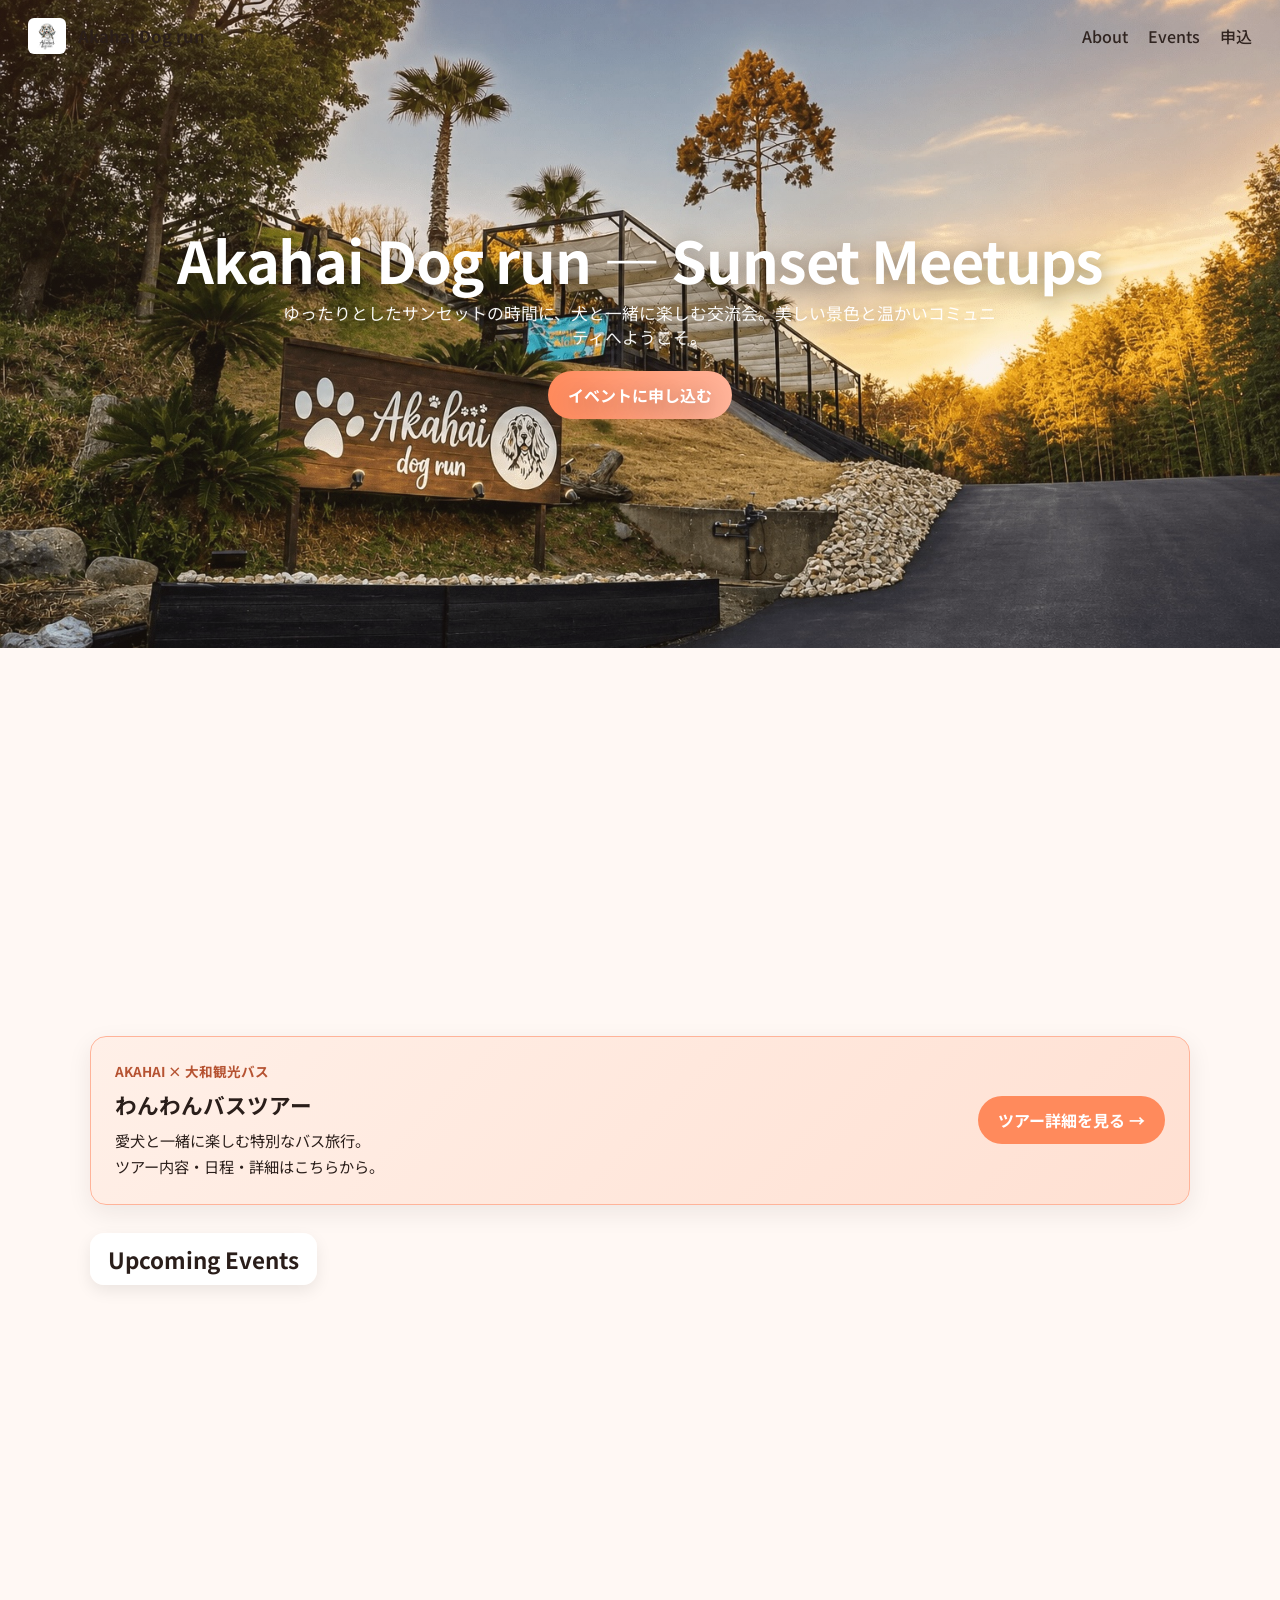
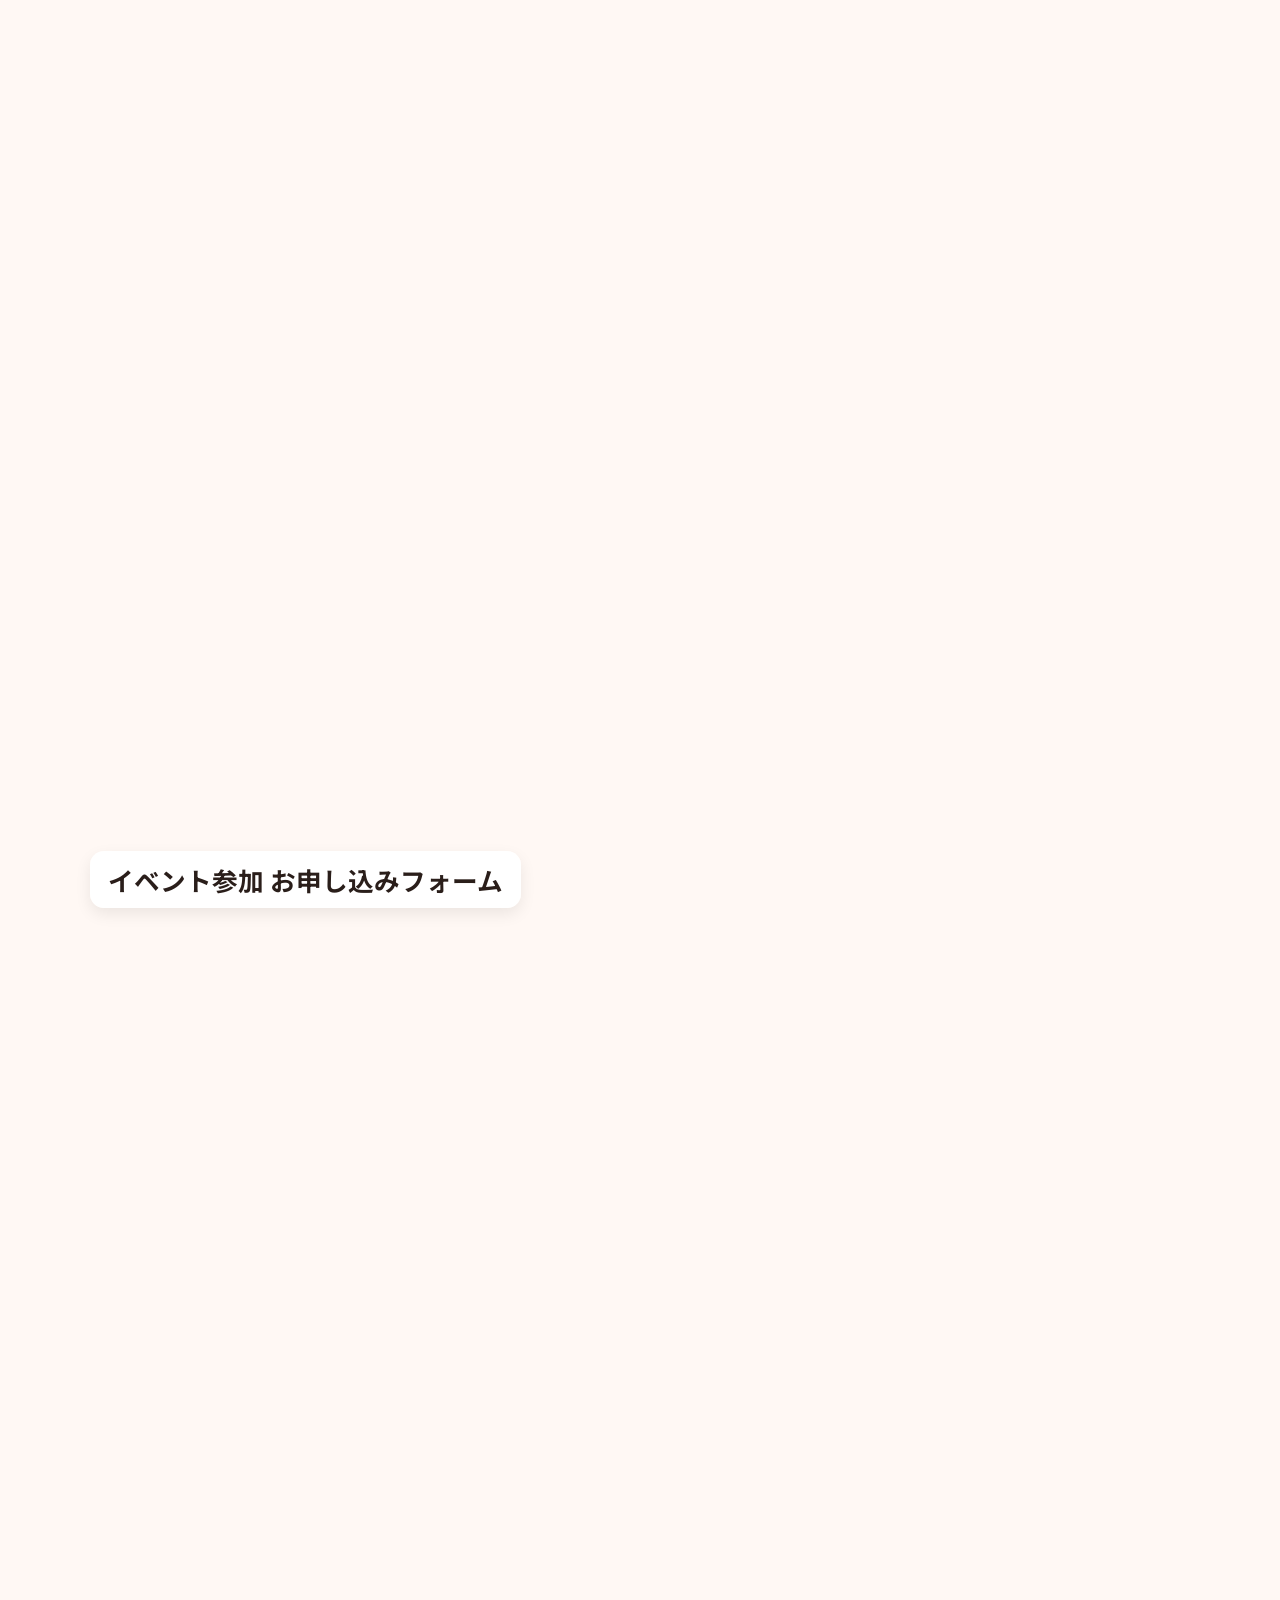
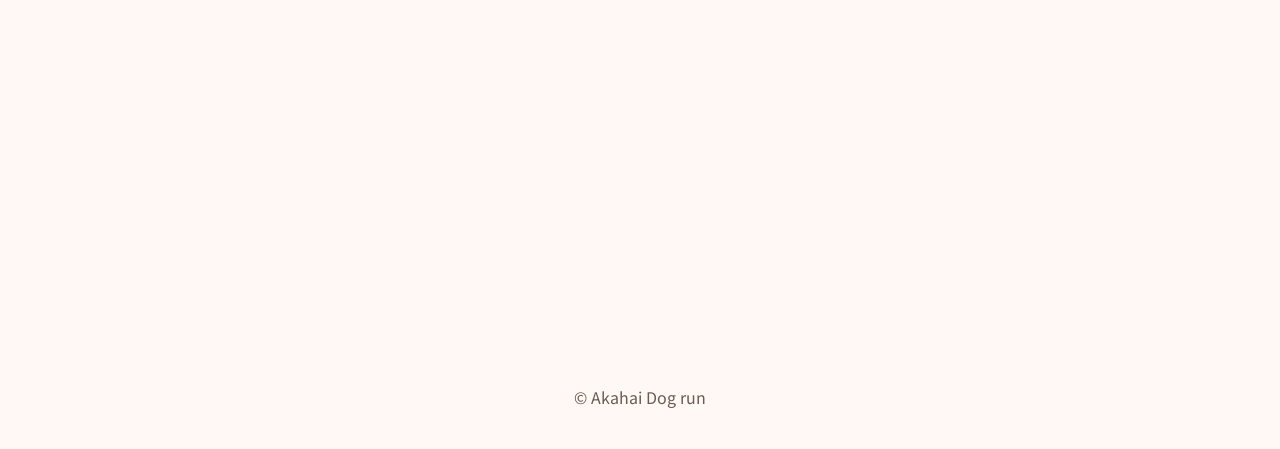
==== commit 26fe8afe: "ハスキーオフ会削除" ====
--- a/index.html
+++ b/index.html
@@ -505,7 +505,7 @@
   <div class="grid" style="margin-top:12px;">
 
     <article class="card fade-up event-card">
-      <img src="images/event22.jpg" alt="イベント画像" style="width:100%; border-radius:12px; margin-bottom:8px;">
+      <img src="images/event29.jpg" alt="イベント画像" style="width:100%; border-radius:12px; margin-bottom:8px;">
       <h4>ハスキーオフ会</h4>
       <p class="muted">2026年11月1日 10:00〜13:00</p>
     </article>
@@ -539,7 +539,6 @@
         <label>参加イベントを選択*
           <select name="eventName" id="eventName" required>
             <option value="">選択してください</option>
-            <option value="ハスキーオフ会">ハスキーオフ会 (2026年11月1日)</option>
             <option value="超小型犬/小型犬オフ会">超小型犬/小型犬オフ会 (2026年11月15日)</option>
             <option value="中大型犬オフ会">中大型犬オフ会 (2026年12月13日)</option>
             <option value="大型犬オフ会">大型犬オフ会 (2026年12月20日)</option>
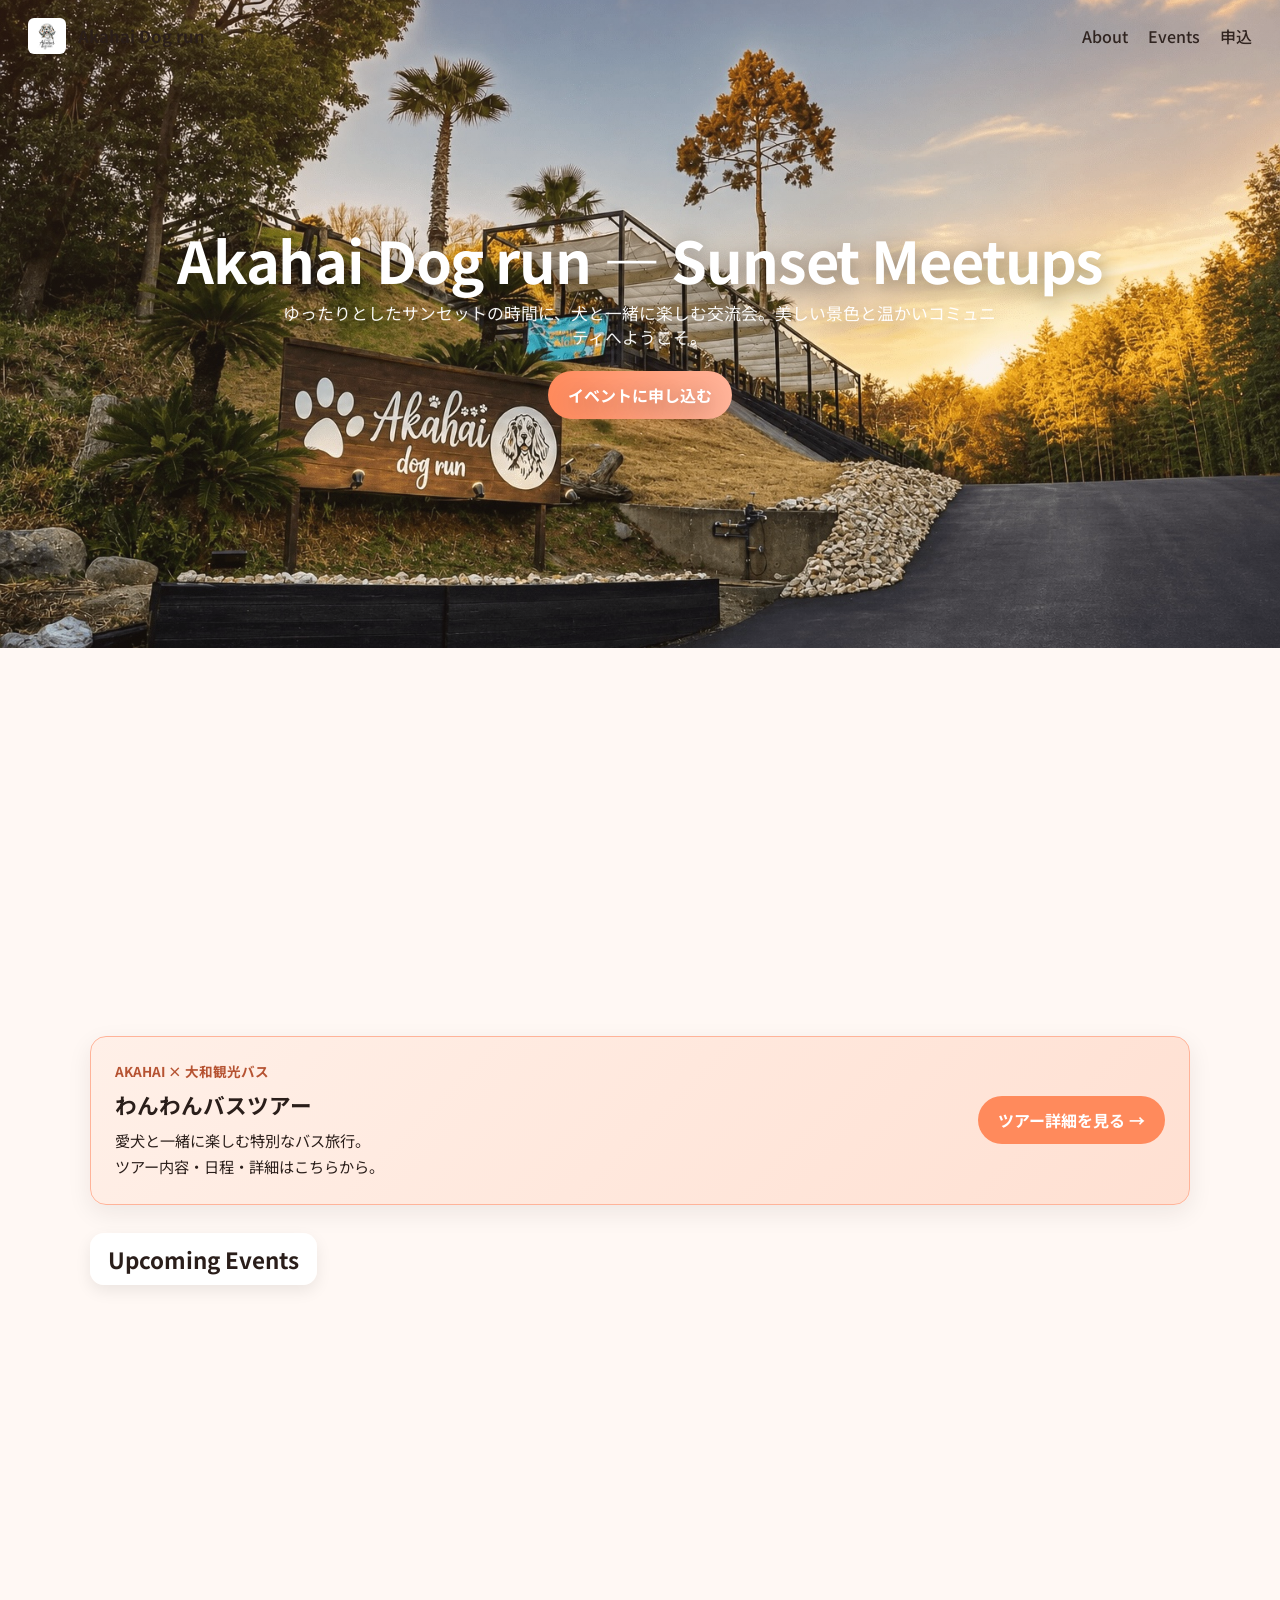
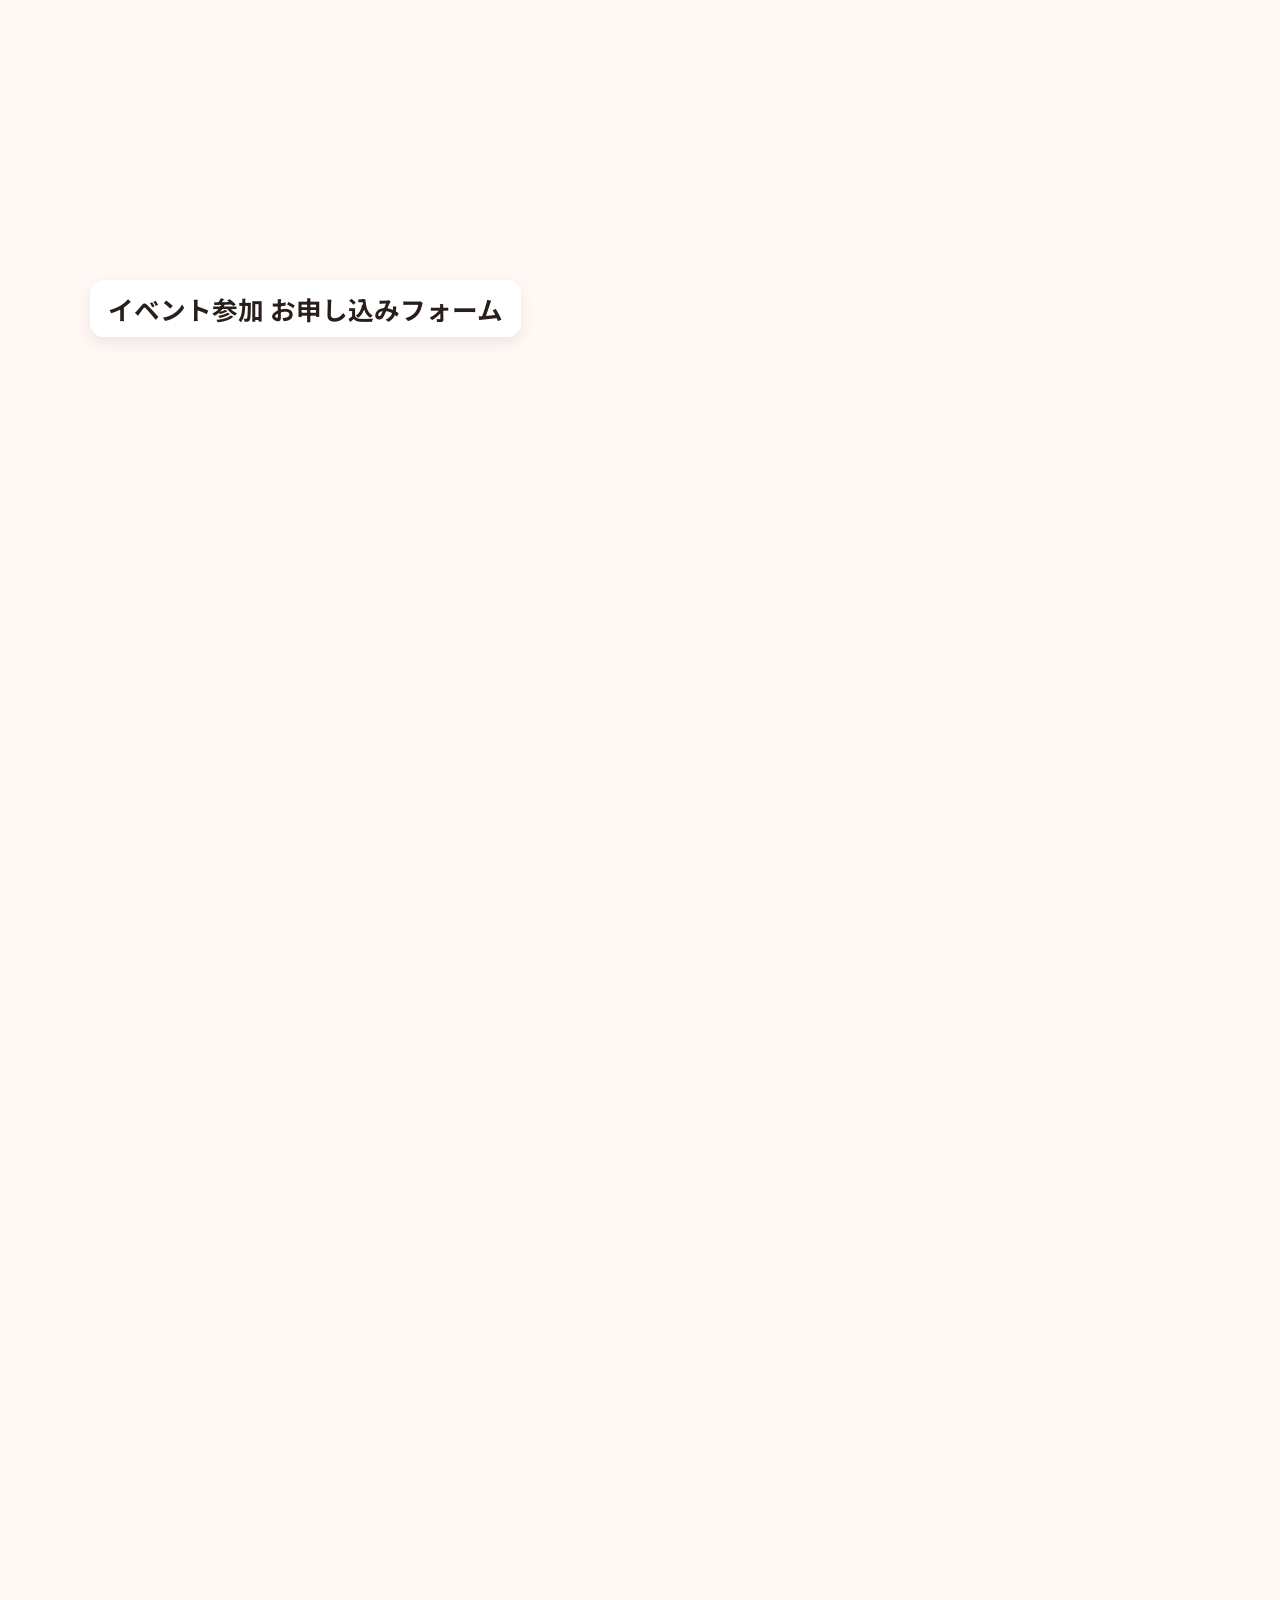
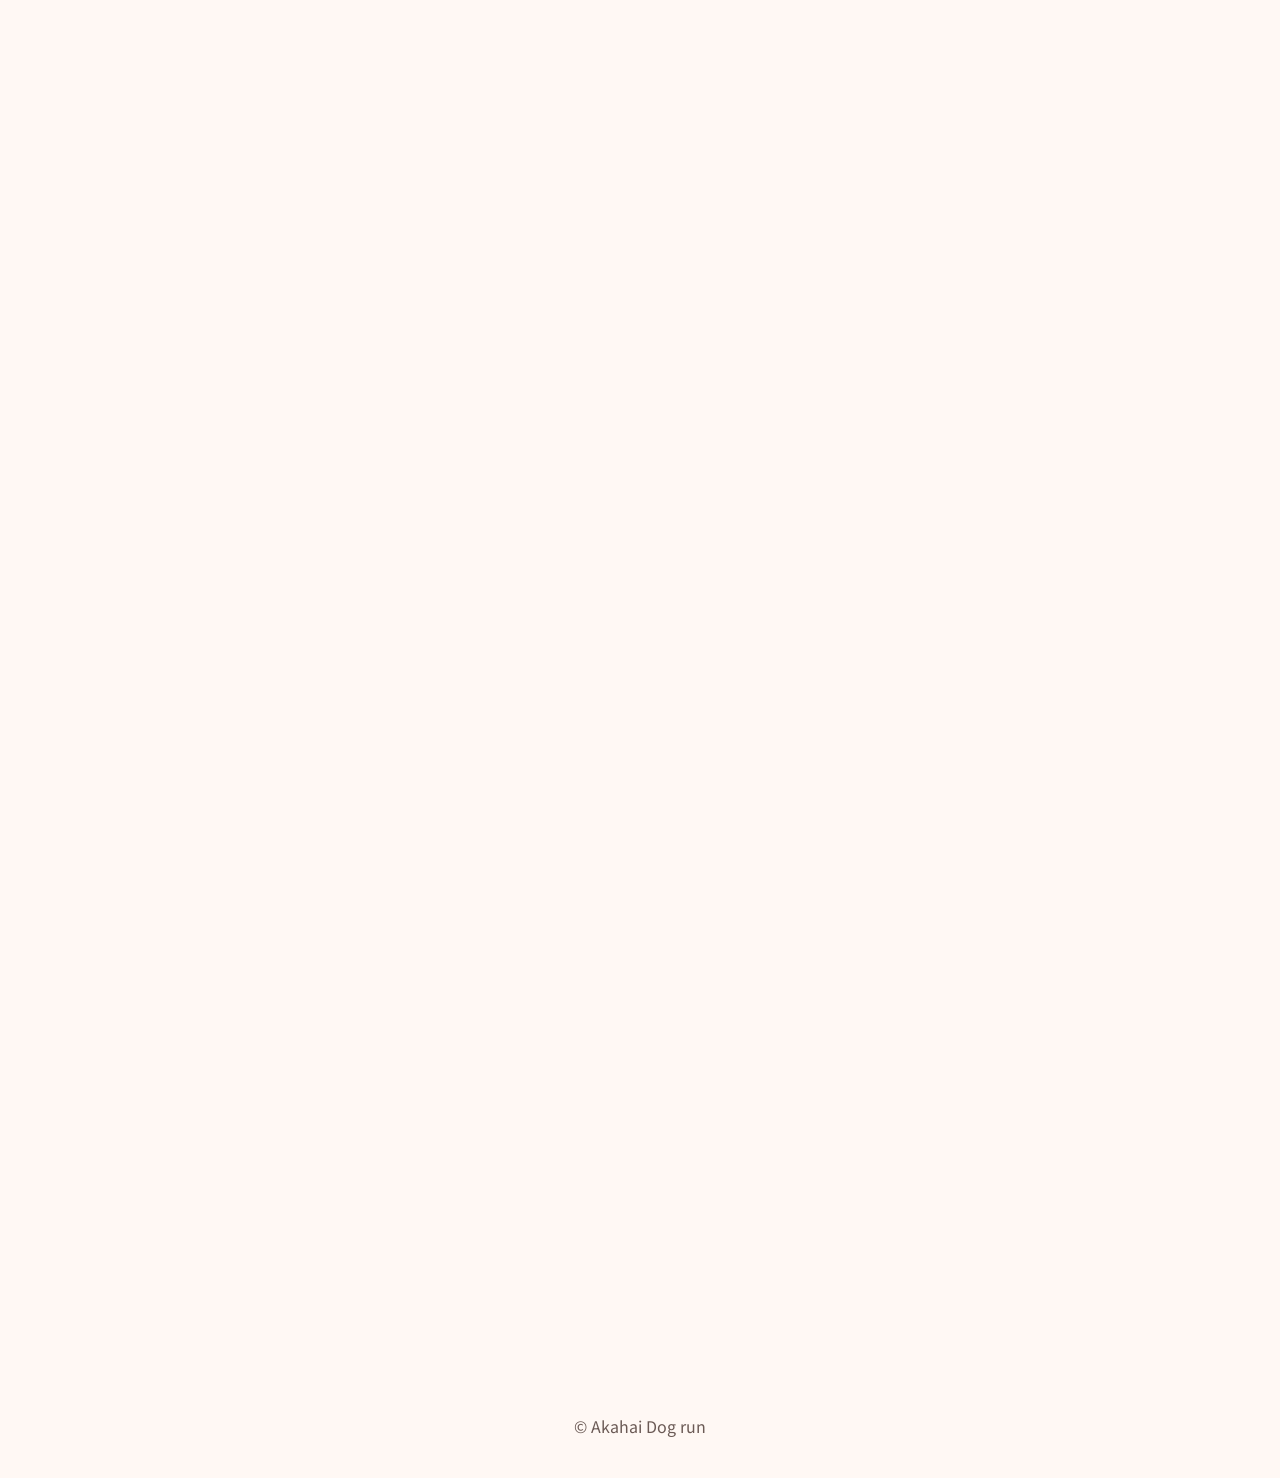
==== commit fb03b649: "ハスキーオフ会削除" ====
--- a/index.html
+++ b/index.html
@@ -503,12 +503,6 @@
 <section id="events" style="margin-top:28px;">
   <div class="section-title">Upcoming Events</div>
   <div class="grid" style="margin-top:12px;">
-
-    <article class="card fade-up event-card">
-      <img src="images/event29.jpg" alt="イベント画像" style="width:100%; border-radius:12px; margin-bottom:8px;">
-      <h4>ハスキーオフ会</h4>
-      <p class="muted">2026年11月1日 10:00〜13:00</p>
-    </article>
 
     <article class="card fade-up event-card">
       <img src="images/event25.JPG" alt="イベント画像" style="width:100%; border-radius:12px; margin-bottom:8px;">
